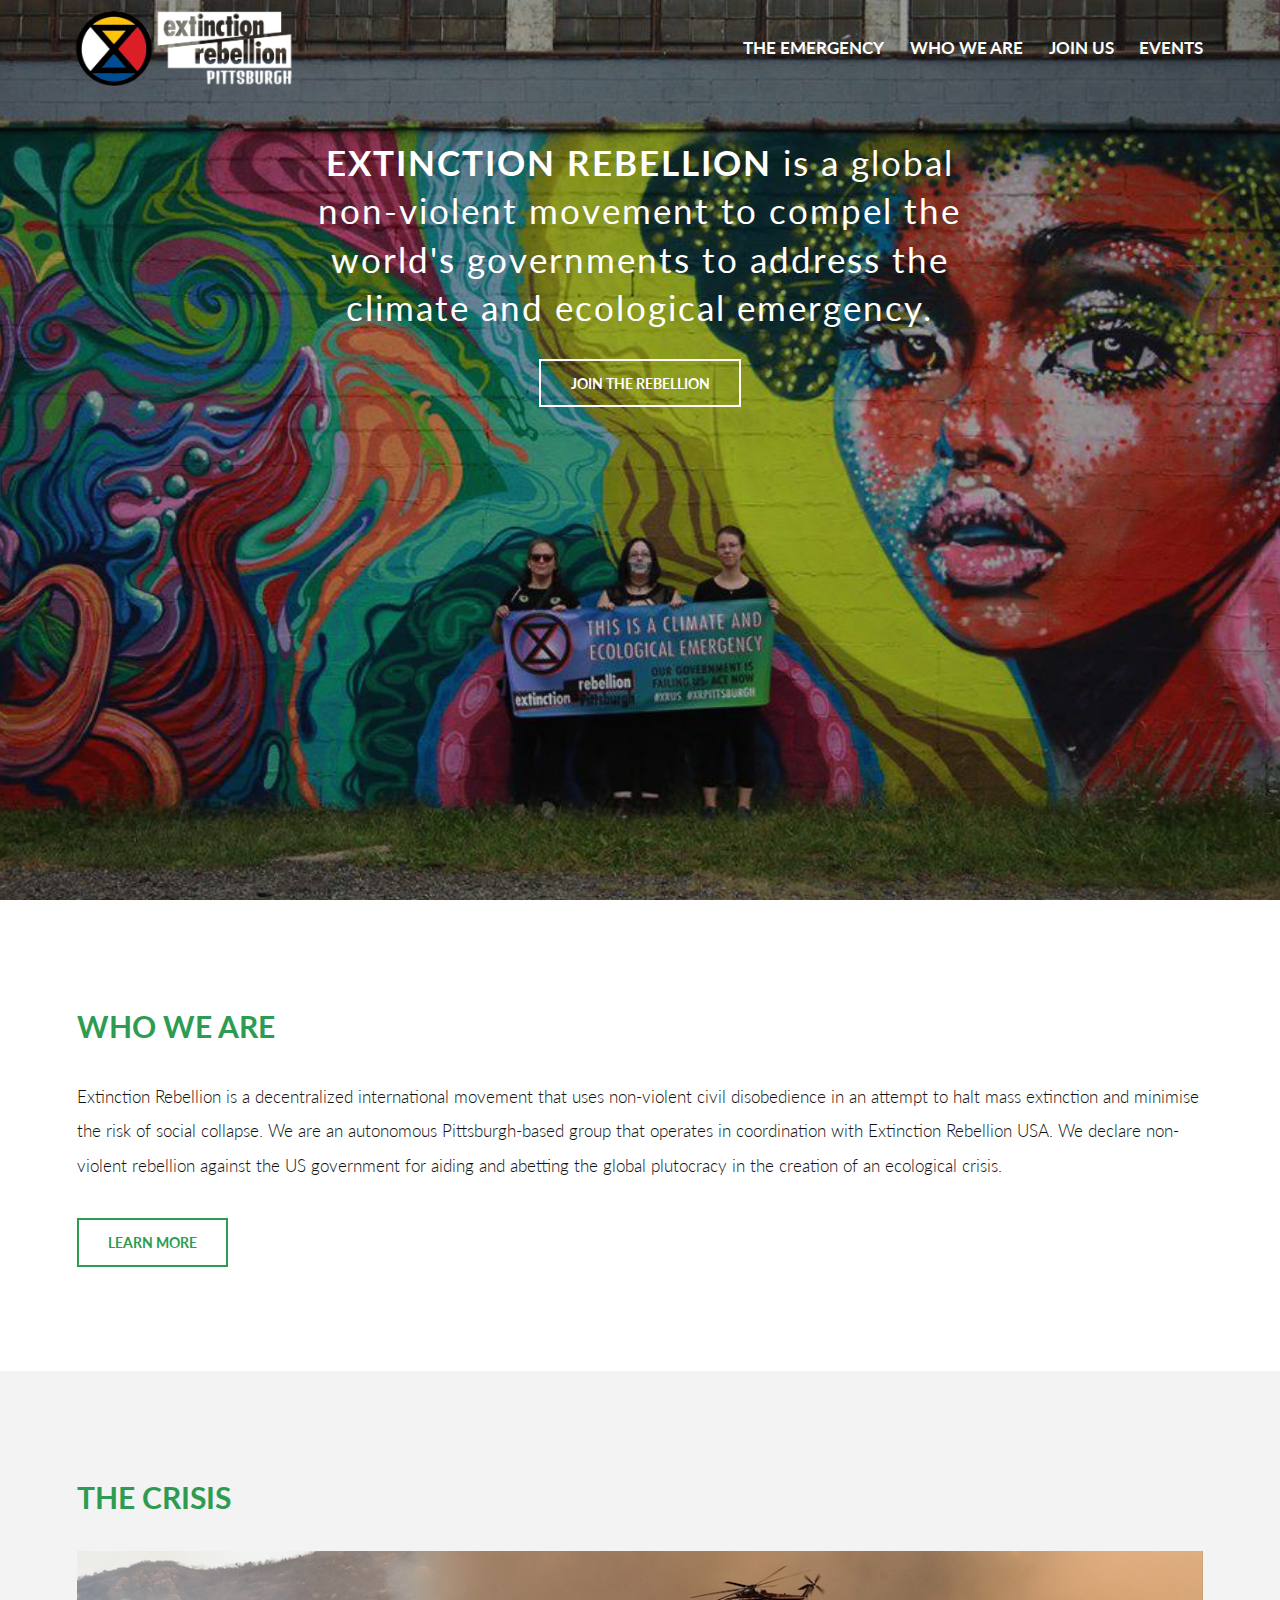
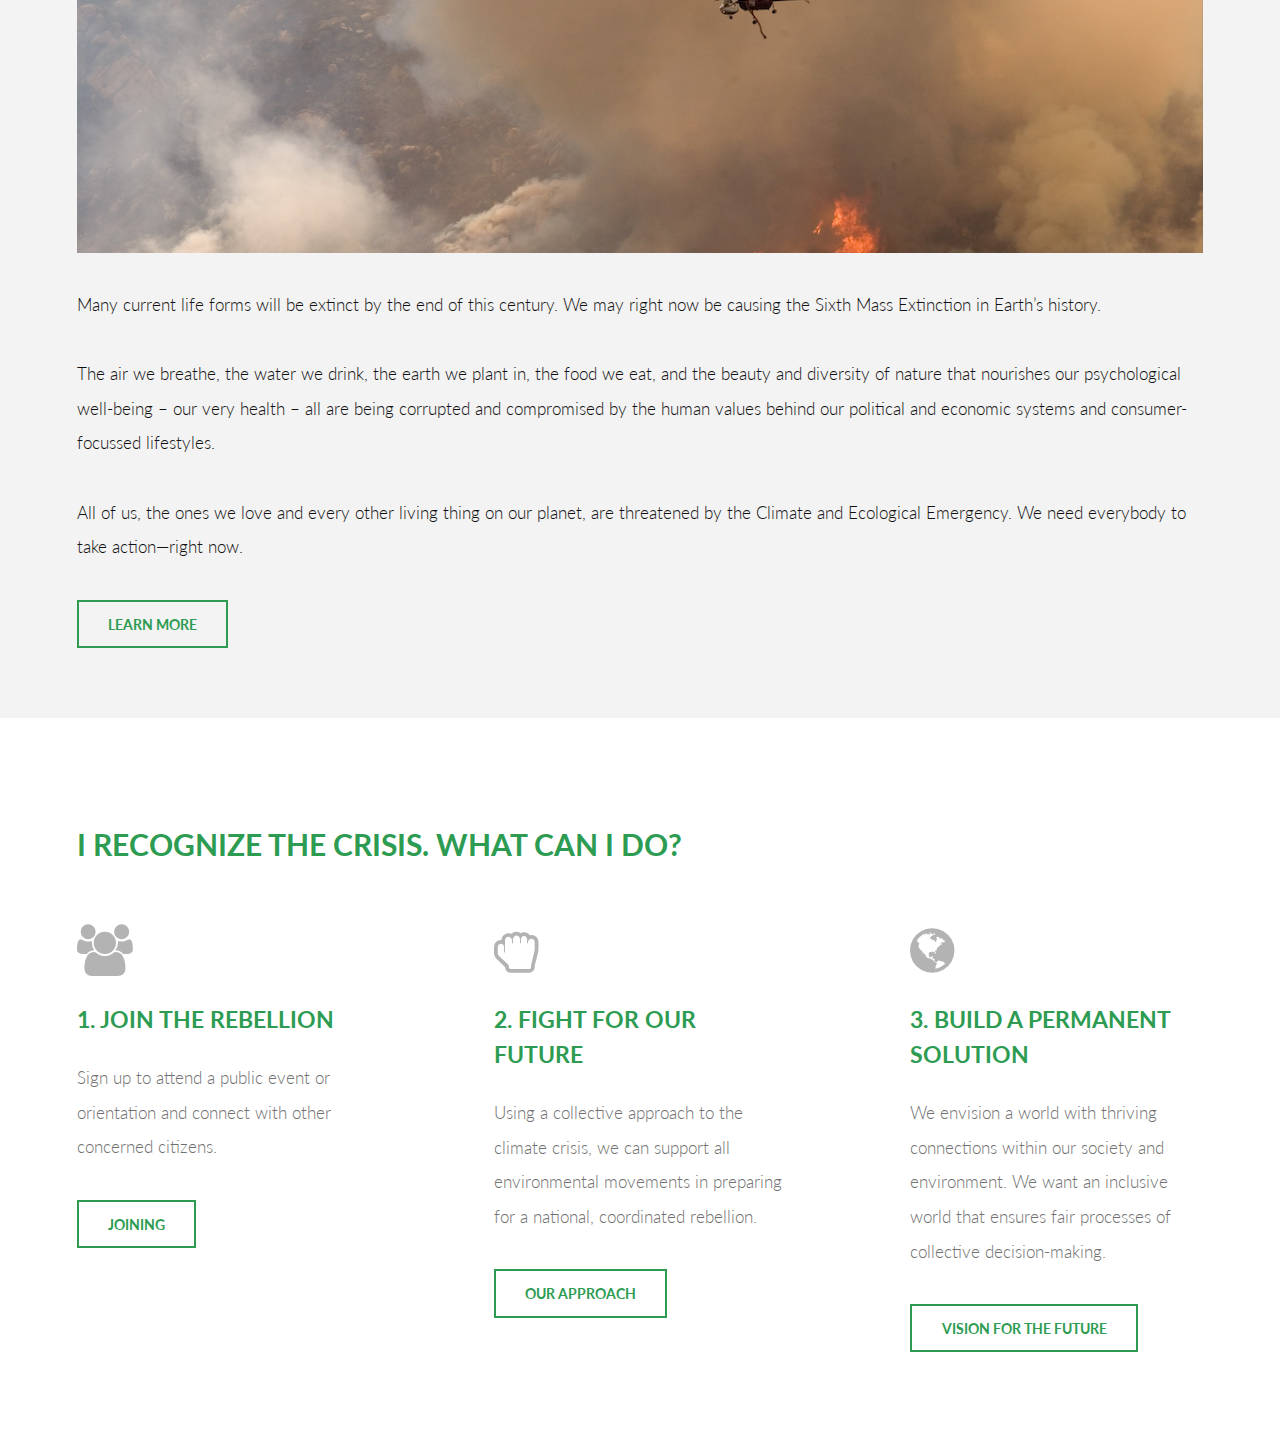
==== index.html @ f42f521d "first commit" ====
<!DOCTYPE HTML>
<html>
	<head>
		<title>XR Pittsburgh</title>
		<meta charset="utf-8" />
		<meta name="viewport" content="width=device-width, initial-scale=1, user-scalable=no" />
		<link rel="stylesheet" href="assets/css/main.css" />
	</head>
	<body>

		<!-- Header -->
			<header id="header">
				<div class="inner">
					<!-- <a href="index.html" class="logo">XR Pittsburgh</a> -->
					<a href="index.html" class="logo"><img src="./images/xrpgh-logo.png"></a>
					<nav id="nav">
						<a href="emergency.html">The emergency</a>
						<a href="about.html">Who we are</a>
						<a href="join.html">Join us</a>
						<a href="events.html">Events</a>
						<!-- <a href="elements.html">Press</a> -->
					</nav>
				</div>
			</header>
			<a href="#menu" class="navPanelToggle"><span class="fa fa-bars"></span></a>

		<!-- Banner -->
			<section id="banner">
				<div class="inner">
					<h1>EXTINCTION REBELLION <span>is a global non-violent movement to compel the world's governments to address the climate and ecological emergency.</span></h1>
					<br>
					<ul class="actions">
						<li><a href="join.html" class="button alt">Join the rebellion</a></li>
					</ul>
				</div>
			</section>

		<!-- One -->
			<section id="one">
				<div class="inner">
					<header>
						<h2>Who we are</h2>
					</header>
					<p>Extinction Rebellion is a decentralized international movement that uses non-violent civil disobedience in an attempt to halt mass extinction and minimise the risk of social collapse. We are an autonomous Pittsburgh-based group that operates in coordination with Extinction Rebellion USA. We declare non-violent rebellion against the US government for aiding and abetting the global plutocracy in the creation of an ecological crisis.</p>
					<ul class="actions">
						<li><a href="#" class="button alt">Learn More</a></li>
					</ul>
				</div>
			</section>

		<!-- Two -->
			<section id="two">
				<div class="inner">
					<div class="content">
						<header>
							<h2>The Crisis</h2>
						</header>
						<div class="image fit">
							<img src="images/crisis.jpg" alt="" />
						</div>
						<p>Many current life forms will be extinct by the end of this century. We may right now be causing the Sixth Mass Extinction in Earth’s history.</p>
						<p>The air we breathe, the water we drink, the earth we plant in, the food we eat, and the beauty and diversity of nature that nourishes our psychological well-being – our very health – all are being corrupted and compromised by the human values behind our political and economic systems and consumer-focussed lifestyles.</p>
						<p>All of us, the ones we love and every other living thing on our planet, are threatened by the Climate and Ecological Emergency. We need everybody to take action—right now.</p>
						<a href="emergency.html" class="button alt">Learn more</a>
					</div>
				</div>
			</section>

		<!-- Three -->
			<section id="three">
				<div class="inner">
					<header>
						<h2>I recognize the crisis. What can I do?</h2>				
					</header>
				</div>

				<div class="inner">
					<article>
						<div class="content">
							<span class="icon fa-group"></span>
							<header>
								<h3>1. Join the rebellion</h3>
							</header>
							<p>Sign up to attend a public event or orientation and connect with other concerned citizens.</p>
							<ul class="actions">
								<li><a href="#" class="button alt">Joining</a></li>
							</ul>
						</div>
					</article>
					<article>
						<div class="content">
							<span class="icon fa-hand-rock-o"></span>
							<header>
								<h3>2. Fight for our future</h3>
							</header>
							<p>Using a collective approach to the climate crisis, we can support all environmental movements in preparing for a national, coordinated rebellion.</p>
							<ul class="actions">
								<li><a href="about.html" class="button alt">Our approach</a></li>
							</ul>
						</div>
					</article>
					<article>
					<div class="content">
							<span class="icon fa-globe"></span>
							<header>
								<h3>3. Build a permanent solution</h3>
							</header>
							<p>We envision a world with thriving connections within our society and environment. We want an inclusive world that ensures fair processes of collective decision-making.</p>
							<ul class="actions">
								<li><a href="vision.html" class="button alt">Vision for the future</a></li>
							</ul>
						</div>
					</article>
				</div>
			</section>

		<!-- Footer -->
<!-- 			<section id="footer">
				<div class="inner">
					<header>
						<h2>Get in Touch</h2>
					</header>
					<form method="post" action="#">
						<div class="field half first">
							<label for="name">Name</label>
							<input type="text" name="name" id="name" />
						</div>
						<div class="field half">
							<label for="email">Email</label>
							<input type="text" name="email" id="email" />
						</div>
						<div class="field">
							<label for="message">Message</label>
							<textarea name="message" id="message" rows="6"></textarea>
						</div>
						<ul class="actions">
							<li><input type="submit" value="Send Message" class="alt" /></li>
						</ul>
					</form>
				</div>
			</section> -->

		<!-- Scripts -->
			<script src="assets/js/jquery.min.js"></script>
			<script src="assets/js/skel.min.js"></script>
			<script src="assets/js/util.js"></script>
			<script src="assets/js/main.js"></script>

	</body>
</html>
---- assets/css/main.css ----
@import url(font-awesome.min.css);
@import url("https://fonts.googleapis.com/css?family=Lato:300,400,700|Pacifico");

/*
	Introspect by TEMPLATED
	templated.co @templatedco
	Released for free under the Creative Commons Attribution 3.0 license (templated.co/license)
*/

/* Reset */

	html, body, div, span, applet, object, iframe, h1, h2, h3, h4, h5, h6, p, blockquote, pre, a, abbr, acronym, address, big, cite, code, del, dfn, em, img, ins, kbd, q, s, samp, small, strike, strong, sub, sup, tt, var, b, u, i, center, dl, dt, dd, ol, ul, li, fieldset, form, label, legend, table, caption, tbody, tfoot, thead, tr, th, td, article, aside, canvas, details, embed, figure, figcaption, footer, header, hgroup, menu, nav, output, ruby, section, summary, time, mark, audio, video {
		margin: 0;
		padding: 0;
		border: 0;
		font-size: 100%;
		font: inherit;
		vertical-align: baseline;
	}

	article, aside, details, figcaption, figure, footer, header, hgroup, menu, nav, section {
		display: block;
	}

	body {
		line-height: 1;
	}

	ol, ul {
		list-style: none;
	}

	blockquote, q {
		quotes: none;
	}

	blockquote span {
		font-style: normal;
	}

	blockquote:before, blockquote:after, q:before, q:after {
		content: '';
		content: none;
	}

	table {
		border-collapse: collapse;
		border-spacing: 0;
	}

	body {
		-webkit-text-size-adjust: none;
	}

/* Box Model */

	*, *:before, *:after {
		-moz-box-sizing: border-box;
		-webkit-box-sizing: border-box;
		box-sizing: border-box;
	}

/* Containers */

	.container {
		margin-left: auto;
		margin-right: auto;
	}

	.container.\31 25\25 {
		width: 100%;
		max-width: 100em;
		min-width: 80em;
	}

	.container.\37 5\25 {
		width: 60em;
	}

	.container.\35 0\25 {
		width: 40em;
	}

	.container.\32 5\25 {
		width: 20em;
	}

	.container {
		width: 80em;
	}

	@media screen and (max-width: 1680px) {

		.container.\31 25\25 {
			width: 100%;
			max-width: 100em;
			min-width: 80em;
		}

		.container.\37 5\25 {
			width: 60em;
		}

		.container.\35 0\25 {
			width: 40em;
		}

		.container.\32 5\25 {
			width: 20em;
		}

		.container {
			width: 80em;
		}

	}

	@media screen and (max-width: 1280px) {

		.container.\31 25\25 {
			width: 100%;
			max-width: 81.25em;
			min-width: 65em;
		}

		.container.\37 5\25 {
			width: 48.75em;
		}

		.container.\35 0\25 {
			width: 32.5em;
		}

		.container.\32 5\25 {
			width: 16.25em;
		}

		.container {
			width: 65em;
		}

	}

	@media screen and (max-width: 980px) {

		.container.\31 25\25 {
			width: 100%;
			max-width: 112.5%;
			min-width: 90%;
		}

		.container.\37 5\25 {
			width: 67.5%;
		}

		.container.\35 0\25 {
			width: 45%;
		}

		.container.\32 5\25 {
			width: 22.5%;
		}

		.container {
			width: 90%;
		}

	}

	@media screen and (max-width: 736px) {

		.container.\31 25\25 {
			width: 100%;
			max-width: 112.5%;
			min-width: 90%;
		}

		.container.\37 5\25 {
			width: 67.5%;
		}

		.container.\35 0\25 {
			width: 45%;
		}

		.container.\32 5\25 {
			width: 22.5%;
		}

		.container {
			width: 90% !important;
		}

	}

	@media screen and (max-width: 480px) {

		.container.\31 25\25 {
			width: 100%;
			max-width: 112.5%;
			min-width: 90%;
		}

		.container.\37 5\25 {
			width: 67.5%;
		}

		.container.\35 0\25 {
			width: 45%;
		}

		.container.\32 5\25 {
			width: 22.5%;
		}

		.container {
			width: 90% !important;
		}

	}

/* Grid */

	.row {
		border-bottom: solid 1px transparent;
		-moz-box-sizing: border-box;
		-webkit-box-sizing: border-box;
		box-sizing: border-box;
	}

	.row > * {
		float: left;
		-moz-box-sizing: border-box;
		-webkit-box-sizing: border-box;
		box-sizing: border-box;
	}

	.row:after, .row:before {
		content: '';
		display: block;
		clear: both;
		height: 0;
	}

	.row.uniform > * > :first-child {
		margin-top: 0;
	}

	.row.uniform > * > :last-child {
		margin-bottom: 0;
	}

	.row.\30 \25 > * {
		padding: 0 0 0 0em;
	}

	.row.\30 \25 {
		margin: 0 0 -1px 0em;
	}

	.row.uniform.\30 \25 > * {
		padding: 0em 0 0 0em;
	}

	.row.uniform.\30 \25 {
		margin: 0em 0 -1px 0em;
	}

	.row > * {
		padding: 0 0 0 2em;
	}

	.row {
		margin: 0 0 -1px -2em;
	}

	.row.uniform > * {
		padding: 2em 0 0 2em;
	}

	.row.uniform {
		margin: -2em 0 -1px -2em;
	}

	.row.\32 00\25 > * {
		padding: 0 0 0 4em;
	}

	.row.\32 00\25 {
		margin: 0 0 -1px -4em;
	}

	.row.uniform.\32 00\25 > * {
		padding: 4em 0 0 4em;
	}

	.row.uniform.\32 00\25 {
		margin: -4em 0 -1px -4em;
	}

	.row.\31 50\25 > * {
		padding: 0 0 0 3em;
	}

	.row.\31 50\25 {
		margin: 0 0 -1px -3em;
	}

	.row.uniform.\31 50\25 > * {
		padding: 3em 0 0 3em;
	}

	.row.uniform.\31 50\25 {
		margin: -3em 0 -1px -3em;
	}

	.row.\35 0\25 > * {
		padding: 0 0 0 1em;
	}

	.row.\35 0\25 {
		margin: 0 0 -1px -1em;
	}

	.row.uniform.\35 0\25 > * {
		padding: 1em 0 0 1em;
	}

	.row.uniform.\35 0\25 {
		margin: -1em 0 -1px -1em;
	}

	.row.\32 5\25 > * {
		padding: 0 0 0 0.5em;
	}

	.row.\32 5\25 {
		margin: 0 0 -1px -0.5em;
	}

	.row.uniform.\32 5\25 > * {
		padding: 0.5em 0 0 0.5em;
	}

	.row.uniform.\32 5\25 {
		margin: -0.5em 0 -1px -0.5em;
	}

	.\31 2u, .\31 2u\24 {
		width: 100%;
		clear: none;
		margin-left: 0;
	}

	.\31 1u, .\31 1u\24 {
		width: 91.6666666667%;
		clear: none;
		margin-left: 0;
	}

	.\31 0u, .\31 0u\24 {
		width: 83.3333333333%;
		clear: none;
		margin-left: 0;
	}

	.\39 u, .\39 u\24 {
		width: 75%;
		clear: none;
		margin-left: 0;
	}

	.\38 u, .\38 u\24 {
		width: 66.6666666667%;
		clear: none;
		margin-left: 0;
	}

	.\37 u, .\37 u\24 {
		width: 58.3333333333%;
		clear: none;
		margin-left: 0;
	}

	.\36 u, .\36 u\24 {
		width: 50%;
		clear: none;
		margin-left: 0;
	}

	.\35 u, .\35 u\24 {
		width: 41.6666666667%;
		clear: none;
		margin-left: 0;
	}

	.\34 u, .\34 u\24 {
		width: 33.3333333333%;
		clear: none;
		margin-left: 0;
	}

	.\33 u, .\33 u\24 {
		width: 25%;
		clear: none;
		margin-left: 0;
	}

	.\32 u, .\32 u\24 {
		width: 16.6666666667%;
		clear: none;
		margin-left: 0;
	}

	.\31 u, .\31 u\24 {
		width: 8.3333333333%;
		clear: none;
		margin-left: 0;
	}

	.\31 2u\24 + *,
	.\31 1u\24 + *,
	.\31 0u\24 + *,
	.\39 u\24 + *,
	.\38 u\24 + *,
	.\37 u\24 + *,
	.\36 u\24 + *,
	.\35 u\24 + *,
	.\34 u\24 + *,
	.\33 u\24 + *,
	.\32 u\24 + *,
	.\31 u\24 + * {
		clear: left;
	}

	.\-11u {
		margin-left: 91.66667%;
	}

	.\-10u {
		margin-left: 83.33333%;
	}

	.\-9u {
		margin-left: 75%;
	}

	.\-8u {
		margin-left: 66.66667%;
	}

	.\-7u {
		margin-left: 58.33333%;
	}

	.\-6u {
		margin-left: 50%;
	}

	.\-5u {
		margin-left: 41.66667%;
	}

	.\-4u {
		margin-left: 33.33333%;
	}

	.\-3u {
		margin-left: 25%;
	}

	.\-2u {
		margin-left: 16.66667%;
	}

	.\-1u {
		margin-left: 8.33333%;
	}

	@media screen and (max-width: 1680px) {

		.row > * {
			padding: 0 0 0 2em;
		}

		.row {
			margin: 0 0 -1px -2em;
		}

		.row.uniform > * {
			padding: 2em 0 0 2em;
		}

		.row.uniform {
			margin: -2em 0 -1px -2em;
		}

		.row.\32 00\25 > * {
			padding: 0 0 0 4em;
		}

		.row.\32 00\25 {
			margin: 0 0 -1px -4em;
		}

		.row.uniform.\32 00\25 > * {
			padding: 4em 0 0 4em;
		}

		.row.uniform.\32 00\25 {
			margin: -4em 0 -1px -4em;
		}

		.row.\31 50\25 > * {
			padding: 0 0 0 3em;
		}

		.row.\31 50\25 {
			margin: 0 0 -1px -3em;
		}

		.row.uniform.\31 50\25 > * {
			padding: 3em 0 0 3em;
		}

		.row.uniform.\31 50\25 {
			margin: -3em 0 -1px -3em;
		}

		.row.\35 0\25 > * {
			padding: 0 0 0 1em;
		}

		.row.\35 0\25 {
			margin: 0 0 -1px -1em;
		}

		.row.uniform.\35 0\25 > * {
			padding: 1em 0 0 1em;
		}

		.row.uniform.\35 0\25 {
			margin: -1em 0 -1px -1em;
		}

		.row.\32 5\25 > * {
			padding: 0 0 0 0.5em;
		}

		.row.\32 5\25 {
			margin: 0 0 -1px -0.5em;
		}

		.row.uniform.\32 5\25 > * {
			padding: 0.5em 0 0 0.5em;
		}

		.row.uniform.\32 5\25 {
			margin: -0.5em 0 -1px -0.5em;
		}

		.\31 2u\28xlarge\29, .\31 2u\24\28xlarge\29 {
			width: 100%;
			clear: none;
			margin-left: 0;
		}

		.\31 1u\28xlarge\29, .\31 1u\24\28xlarge\29 {
			width: 91.6666666667%;
			clear: none;
			margin-left: 0;
		}

		.\31 0u\28xlarge\29, .\31 0u\24\28xlarge\29 {
			width: 83.3333333333%;
			clear: none;
			margin-left: 0;
		}

		.\39 u\28xlarge\29, .\39 u\24\28xlarge\29 {
			width: 75%;
			clear: none;
			margin-left: 0;
		}

		.\38 u\28xlarge\29, .\38 u\24\28xlarge\29 {
			width: 66.6666666667%;
			clear: none;
			margin-left: 0;
		}

		.\37 u\28xlarge\29, .\37 u\24\28xlarge\29 {
			width: 58.3333333333%;
			clear: none;
			margin-left: 0;
		}

		.\36 u\28xlarge\29, .\36 u\24\28xlarge\29 {
			width: 50%;
			clear: none;
			margin-left: 0;
		}

		.\35 u\28xlarge\29, .\35 u\24\28xlarge\29 {
			width: 41.6666666667%;
			clear: none;
			margin-left: 0;
		}

		.\34 u\28xlarge\29, .\34 u\24\28xlarge\29 {
			width: 33.3333333333%;
			clear: none;
			margin-left: 0;
		}

		.\33 u\28xlarge\29, .\33 u\24\28xlarge\29 {
			width: 25%;
			clear: none;
			margin-left: 0;
		}

		.\32 u\28xlarge\29, .\32 u\24\28xlarge\29 {
			width: 16.6666666667%;
			clear: none;
			margin-left: 0;
		}

		.\31 u\28xlarge\29, .\31 u\24\28xlarge\29 {
			width: 8.3333333333%;
			clear: none;
			margin-left: 0;
		}

		.\31 2u\24\28xlarge\29 + *,
		.\31 1u\24\28xlarge\29 + *,
		.\31 0u\24\28xlarge\29 + *,
		.\39 u\24\28xlarge\29 + *,
		.\38 u\24\28xlarge\29 + *,
		.\37 u\24\28xlarge\29 + *,
		.\36 u\24\28xlarge\29 + *,
		.\35 u\24\28xlarge\29 + *,
		.\34 u\24\28xlarge\29 + *,
		.\33 u\24\28xlarge\29 + *,
		.\32 u\24\28xlarge\29 + *,
		.\31 u\24\28xlarge\29 + * {
			clear: left;
		}

		.\-11u\28xlarge\29 {
			margin-left: 91.66667%;
		}

		.\-10u\28xlarge\29 {
			margin-left: 83.33333%;
		}

		.\-9u\28xlarge\29 {
			margin-left: 75%;
		}

		.\-8u\28xlarge\29 {
			margin-left: 66.66667%;
		}

		.\-7u\28xlarge\29 {
			margin-left: 58.33333%;
		}

		.\-6u\28xlarge\29 {
			margin-left: 50%;
		}

		.\-5u\28xlarge\29 {
			margin-left: 41.66667%;
		}

		.\-4u\28xlarge\29 {
			margin-left: 33.33333%;
		}

		.\-3u\28xlarge\29 {
			margin-left: 25%;
		}

		.\-2u\28xlarge\29 {
			margin-left: 16.66667%;
		}

		.\-1u\28xlarge\29 {
			margin-left: 8.33333%;
		}

	}

	@media screen and (max-width: 1280px) {

		.row > * {
			padding: 0 0 0 1.5em;
		}

		.row {
			margin: 0 0 -1px -1.5em;
		}

		.row.uniform > * {
			padding: 1.5em 0 0 1.5em;
		}

		.row.uniform {
			margin: -1.5em 0 -1px -1.5em;
		}

		.row.\32 00\25 > * {
			padding: 0 0 0 3em;
		}

		.row.\32 00\25 {
			margin: 0 0 -1px -3em;
		}

		.row.uniform.\32 00\25 > * {
			padding: 3em 0 0 3em;
		}

		.row.uniform.\32 00\25 {
			margin: -3em 0 -1px -3em;
		}

		.row.\31 50\25 > * {
			padding: 0 0 0 2.25em;
		}

		.row.\31 50\25 {
			margin: 0 0 -1px -2.25em;
		}

		.row.uniform.\31 50\25 > * {
			padding: 2.25em 0 0 2.25em;
		}

		.row.uniform.\31 50\25 {
			margin: -2.25em 0 -1px -2.25em;
		}

		.row.\35 0\25 > * {
			padding: 0 0 0 0.75em;
		}

		.row.\35 0\25 {
			margin: 0 0 -1px -0.75em;
		}

		.row.uniform.\35 0\25 > * {
			padding: 0.75em 0 0 0.75em;
		}

		.row.uniform.\35 0\25 {
			margin: -0.75em 0 -1px -0.75em;
		}

		.row.\32 5\25 > * {
			padding: 0 0 0 0.375em;
		}

		.row.\32 5\25 {
			margin: 0 0 -1px -0.375em;
		}

		.row.uniform.\32 5\25 > * {
			padding: 0.375em 0 0 0.375em;
		}

		.row.uniform.\32 5\25 {
			margin: -0.375em 0 -1px -0.375em;
		}

		.\31 2u\28large\29, .\31 2u\24\28large\29 {
			width: 100%;
			clear: none;
			margin-left: 0;
		}

		.\31 1u\28large\29, .\31 1u\24\28large\29 {
			width: 91.6666666667%;
			clear: none;
			margin-left: 0;
		}

		.\31 0u\28large\29, .\31 0u\24\28large\29 {
			width: 83.3333333333%;
			clear: none;
			margin-left: 0;
		}

		.\39 u\28large\29, .\39 u\24\28large\29 {
			width: 75%;
			clear: none;
			margin-left: 0;
		}

		.\38 u\28large\29, .\38 u\24\28large\29 {
			width: 66.6666666667%;
			clear: none;
			margin-left: 0;
		}

		.\37 u\28large\29, .\37 u\24\28large\29 {
			width: 58.3333333333%;
			clear: none;
			margin-left: 0;
		}

		.\36 u\28large\29, .\36 u\24\28large\29 {
			width: 50%;
			clear: none;
			margin-left: 0;
		}

		.\35 u\28large\29, .\35 u\24\28large\29 {
			width: 41.6666666667%;
			clear: none;
			margin-left: 0;
		}

		.\34 u\28large\29, .\34 u\24\28large\29 {
			width: 33.3333333333%;
			clear: none;
			margin-left: 0;
		}

		.\33 u\28large\29, .\33 u\24\28large\29 {
			width: 25%;
			clear: none;
			margin-left: 0;
		}

		.\32 u\28large\29, .\32 u\24\28large\29 {
			width: 16.6666666667%;
			clear: none;
			margin-left: 0;
		}

		.\31 u\28large\29, .\31 u\24\28large\29 {
			width: 8.3333333333%;
			clear: none;
			margin-left: 0;
		}

		.\31 2u\24\28large\29 + *,
		.\31 1u\24\28large\29 + *,
		.\31 0u\24\28large\29 + *,
		.\39 u\24\28large\29 + *,
		.\38 u\24\28large\29 + *,
		.\37 u\24\28large\29 + *,
		.\36 u\24\28large\29 + *,
		.\35 u\24\28large\29 + *,
		.\34 u\24\28large\29 + *,
		.\33 u\24\28large\29 + *,
		.\32 u\24\28large\29 + *,
		.\31 u\24\28large\29 + * {
			clear: left;
		}

		.\-11u\28large\29 {
			margin-left: 91.66667%;
		}

		.\-10u\28large\29 {
			margin-left: 83.33333%;
		}

		.\-9u\28large\29 {
			margin-left: 75%;
		}

		.\-8u\28large\29 {
			margin-left: 66.66667%;
		}

		.\-7u\28large\29 {
			margin-left: 58.33333%;
		}

		.\-6u\28large\29 {
			margin-left: 50%;
		}

		.\-5u\28large\29 {
			margin-left: 41.66667%;
		}

		.\-4u\28large\29 {
			margin-left: 33.33333%;
		}

		.\-3u\28large\29 {
			margin-left: 25%;
		}

		.\-2u\28large\29 {
			margin-left: 16.66667%;
		}

		.\-1u\28large\29 {
			margin-left: 8.33333%;
		}

	}

	@media screen and (max-width: 980px) {

		.row > * {
			padding: 0 0 0 1.5em;
		}

		.row {
			margin: 0 0 -1px -1.5em;
		}

		.row.uniform > * {
			padding: 1.5em 0 0 1.5em;
		}

		.row.uniform {
			margin: -1.5em 0 -1px -1.5em;
		}

		.row.\32 00\25 > * {
			padding: 0 0 0 3em;
		}

		.row.\32 00\25 {
			margin: 0 0 -1px -3em;
		}

		.row.uniform.\32 00\25 > * {
			padding: 3em 0 0 3em;
		}

		.row.uniform.\32 00\25 {
			margin: -3em 0 -1px -3em;
		}

		.row.\31 50\25 > * {
			padding: 0 0 0 2.25em;
		}

		.row.\31 50\25 {
			margin: 0 0 -1px -2.25em;
		}

		.row.uniform.\31 50\25 > * {
			padding: 2.25em 0 0 2.25em;
		}

		.row.uniform.\31 50\25 {
			margin: -2.25em 0 -1px -2.25em;
		}

		.row.\35 0\25 > * {
			padding: 0 0 0 0.75em;
		}

		.row.\35 0\25 {
			margin: 0 0 -1px -0.75em;
		}

		.row.uniform.\35 0\25 > * {
			padding: 0.75em 0 0 0.75em;
		}

		.row.uniform.\35 0\25 {
			margin: -0.75em 0 -1px -0.75em;
		}

		.row.\32 5\25 > * {
			padding: 0 0 0 0.375em;
		}

		.row.\32 5\25 {
			margin: 0 0 -1px -0.375em;
		}

		.row.uniform.\32 5\25 > * {
			padding: 0.375em 0 0 0.375em;
		}

		.row.uniform.\32 5\25 {
			margin: -0.375em 0 -1px -0.375em;
		}

		.\31 2u\28medium\29, .\31 2u\24\28medium\29 {
			width: 100%;
			clear: none;
			margin-left: 0;
		}

		.\31 1u\28medium\29, .\31 1u\24\28medium\29 {
			width: 91.6666666667%;
			clear: none;
			margin-left: 0;
		}

		.\31 0u\28medium\29, .\31 0u\24\28medium\29 {
			width: 83.3333333333%;
			clear: none;
			margin-left: 0;
		}

		.\39 u\28medium\29, .\39 u\24\28medium\29 {
			width: 75%;
			clear: none;
			margin-left: 0;
		}

		.\38 u\28medium\29, .\38 u\24\28medium\29 {
			width: 66.6666666667%;
			clear: none;
			margin-left: 0;
		}

		.\37 u\28medium\29, .\37 u\24\28medium\29 {
			width: 58.3333333333%;
			clear: none;
			margin-left: 0;
		}

		.\36 u\28medium\29, .\36 u\24\28medium\29 {
			width: 50%;
			clear: none;
			margin-left: 0;
		}

		.\35 u\28medium\29, .\35 u\24\28medium\29 {
			width: 41.6666666667%;
			clear: none;
			margin-left: 0;
		}

		.\34 u\28medium\29, .\34 u\24\28medium\29 {
			width: 33.3333333333%;
			clear: none;
			margin-left: 0;
		}

		.\33 u\28medium\29, .\33 u\24\28medium\29 {
			width: 25%;
			clear: none;
			margin-left: 0;
		}

		.\32 u\28medium\29, .\32 u\24\28medium\29 {
			width: 16.6666666667%;
			clear: none;
			margin-left: 0;
		}

		.\31 u\28medium\29, .\31 u\24\28medium\29 {
			width: 8.3333333333%;
			clear: none;
			margin-left: 0;
		}

		.\31 2u\24\28medium\29 + *,
		.\31 1u\24\28medium\29 + *,
		.\31 0u\24\28medium\29 + *,
		.\39 u\24\28medium\29 + *,
		.\38 u\24\28medium\29 + *,
		.\37 u\24\28medium\29 + *,
		.\36 u\24\28medium\29 + *,
		.\35 u\24\28medium\29 + *,
		.\34 u\24\28medium\29 + *,
		.\33 u\24\28medium\29 + *,
		.\32 u\24\28medium\29 + *,
		.\31 u\24\28medium\29 + * {
			clear: left;
		}

		.\-11u\28medium\29 {
			margin-left: 91.66667%;
		}

		.\-10u\28medium\29 {
			margin-left: 83.33333%;
		}

		.\-9u\28medium\29 {
			margin-left: 75%;
		}

		.\-8u\28medium\29 {
			margin-left: 66.66667%;
		}

		.\-7u\28medium\29 {
			margin-left: 58.33333%;
		}

		.\-6u\28medium\29 {
			margin-left: 50%;
		}

		.\-5u\28medium\29 {
			margin-left: 41.66667%;
		}

		.\-4u\28medium\29 {
			margin-left: 33.33333%;
		}

		.\-3u\28medium\29 {
			margin-left: 25%;
		}

		.\-2u\28medium\29 {
			margin-left: 16.66667%;
		}

		.\-1u\28medium\29 {
			margin-left: 8.33333%;
		}

	}

	@media screen and (max-width: 736px) {

		.row > * {
			padding: 0 0 0 1.25em;
		}

		.row {
			margin: 0 0 -1px -1.25em;
		}

		.row.uniform > * {
			padding: 1.25em 0 0 1.25em;
		}

		.row.uniform {
			margin: -1.25em 0 -1px -1.25em;
		}

		.row.\32 00\25 > * {
			padding: 0 0 0 2.5em;
		}

		.row.\32 00\25 {
			margin: 0 0 -1px -2.5em;
		}

		.row.uniform.\32 00\25 > * {
			padding: 2.5em 0 0 2.5em;
		}

		.row.uniform.\32 00\25 {
			margin: -2.5em 0 -1px -2.5em;
		}

		.row.\31 50\25 > * {
			padding: 0 0 0 1.875em;
		}

		.row.\31 50\25 {
			margin: 0 0 -1px -1.875em;
		}

		.row.uniform.\31 50\25 > * {
			padding: 1.875em 0 0 1.875em;
		}

		.row.uniform.\31 50\25 {
			margin: -1.875em 0 -1px -1.875em;
		}

		.row.\35 0\25 > * {
			padding: 0 0 0 0.625em;
		}

		.row.\35 0\25 {
			margin: 0 0 -1px -0.625em;
		}

		.row.uniform.\35 0\25 > * {
			padding: 0.625em 0 0 0.625em;
		}

		.row.uniform.\35 0\25 {
			margin: -0.625em 0 -1px -0.625em;
		}

		.row.\32 5\25 > * {
			padding: 0 0 0 0.3125em;
		}

		.row.\32 5\25 {
			margin: 0 0 -1px -0.3125em;
		}

		.row.uniform.\32 5\25 > * {
			padding: 0.3125em 0 0 0.3125em;
		}

		.row.uniform.\32 5\25 {
			margin: -0.3125em 0 -1px -0.3125em;
		}

		.\31 2u\28small\29, .\31 2u\24\28small\29 {
			width: 100%;
			clear: none;
			margin-left: 0;
		}

		.\31 1u\28small\29, .\31 1u\24\28small\29 {
			width: 91.6666666667%;
			clear: none;
			margin-left: 0;
		}

		.\31 0u\28small\29, .\31 0u\24\28small\29 {
			width: 83.3333333333%;
			clear: none;
			margin-left: 0;
		}

		.\39 u\28small\29, .\39 u\24\28small\29 {
			width: 75%;
			clear: none;
			margin-left: 0;
		}

		.\38 u\28small\29, .\38 u\24\28small\29 {
			width: 66.6666666667%;
			clear: none;
			margin-left: 0;
		}

		.\37 u\28small\29, .\37 u\24\28small\29 {
			width: 58.3333333333%;
			clear: none;
			margin-left: 0;
		}

		.\36 u\28small\29, .\36 u\24\28small\29 {
			width: 50%;
			clear: none;
			margin-left: 0;
		}

		.\35 u\28small\29, .\35 u\24\28small\29 {
			width: 41.6666666667%;
			clear: none;
			margin-left: 0;
		}

		.\34 u\28small\29, .\34 u\24\28small\29 {
			width: 33.3333333333%;
			clear: none;
			margin-left: 0;
		}

		.\33 u\28small\29, .\33 u\24\28small\29 {
			width: 25%;
			clear: none;
			margin-left: 0;
		}

		.\32 u\28small\29, .\32 u\24\28small\29 {
			width: 16.6666666667%;
			clear: none;
			margin-left: 0;
		}

		.\31 u\28small\29, .\31 u\24\28small\29 {
			width: 8.3333333333%;
			clear: none;
			margin-left: 0;
		}

		.\31 2u\24\28small\29 + *,
		.\31 1u\24\28small\29 + *,
		.\31 0u\24\28small\29 + *,
		.\39 u\24\28small\29 + *,
		.\38 u\24\28small\29 + *,
		.\37 u\24\28small\29 + *,
		.\36 u\24\28small\29 + *,
		.\35 u\24\28small\29 + *,
		.\34 u\24\28small\29 + *,
		.\33 u\24\28small\29 + *,
		.\32 u\24\28small\29 + *,
		.\31 u\24\28small\29 + * {
			clear: left;
		}

		.\-11u\28small\29 {
			margin-left: 91.66667%;
		}

		.\-10u\28small\29 {
			margin-left: 83.33333%;
		}

		.\-9u\28small\29 {
			margin-left: 75%;
		}

		.\-8u\28small\29 {
			margin-left: 66.66667%;
		}

		.\-7u\28small\29 {
			margin-left: 58.33333%;
		}

		.\-6u\28small\29 {
			margin-left: 50%;
		}

		.\-5u\28small\29 {
			margin-left: 41.66667%;
		}

		.\-4u\28small\29 {
			margin-left: 33.33333%;
		}

		.\-3u\28small\29 {
			margin-left: 25%;
		}

		.\-2u\28small\29 {
			margin-left: 16.66667%;
		}

		.\-1u\28small\29 {
			margin-left: 8.33333%;
		}

	}

	@media screen and (max-width: 480px) {

		.row > * {
			padding: 0 0 0 1.25em;
		}

		.row {
			margin: 0 0 -1px -1.25em;
		}

		.row.uniform > * {
			padding: 1.25em 0 0 1.25em;
		}

		.row.uniform {
			margin: -1.25em 0 -1px -1.25em;
		}

		.row.\32 00\25 > * {
			padding: 0 0 0 2.5em;
		}

		.row.\32 00\25 {
			margin: 0 0 -1px -2.5em;
		}

		.row.uniform.\32 00\25 > * {
			padding: 2.5em 0 0 2.5em;
		}

		.row.uniform.\32 00\25 {
			margin: -2.5em 0 -1px -2.5em;
		}

		.row.\31 50\25 > * {
			padding: 0 0 0 1.875em;
		}

		.row.\31 50\25 {
			margin: 0 0 -1px -1.875em;
		}

		.row.uniform.\31 50\25 > * {
			padding: 1.875em 0 0 1.875em;
		}

		.row.uniform.\31 50\25 {
			margin: -1.875em 0 -1px -1.875em;
		}

		.row.\35 0\25 > * {
			padding: 0 0 0 0.625em;
		}

		.row.\35 0\25 {
			margin: 0 0 -1px -0.625em;
		}

		.row.uniform.\35 0\25 > * {
			padding: 0.625em 0 0 0.625em;
		}

		.row.uniform.\35 0\25 {
			margin: -0.625em 0 -1px -0.625em;
		}

		.row.\32 5\25 > * {
			padding: 0 0 0 0.3125em;
		}

		.row.\32 5\25 {
			margin: 0 0 -1px -0.3125em;
		}

		.row.uniform.\32 5\25 > * {
			padding: 0.3125em 0 0 0.3125em;
		}

		.row.uniform.\32 5\25 {
			margin: -0.3125em 0 -1px -0.3125em;
		}

		.\31 2u\28xsmall\29, .\31 2u\24\28xsmall\29 {
			width: 100%;
			clear: none;
			margin-left: 0;
		}

		.\31 1u\28xsmall\29, .\31 1u\24\28xsmall\29 {
			width: 91.6666666667%;
			clear: none;
			margin-left: 0;
		}

		.\31 0u\28xsmall\29, .\31 0u\24\28xsmall\29 {
			width: 83.3333333333%;
			clear: none;
			margin-left: 0;
		}

		.\39 u\28xsmall\29, .\39 u\24\28xsmall\29 {
			width: 75%;
			clear: none;
			margin-left: 0;
		}

		.\38 u\28xsmall\29, .\38 u\24\28xsmall\29 {
			width: 66.6666666667%;
			clear: none;
			margin-left: 0;
		}

		.\37 u\28xsmall\29, .\37 u\24\28xsmall\29 {
			width: 58.3333333333%;
			clear: none;
			margin-left: 0;
		}

		.\36 u\28xsmall\29, .\36 u\24\28xsmall\29 {
			width: 50%;
			clear: none;
			margin-left: 0;
		}

		.\35 u\28xsmall\29, .\35 u\24\28xsmall\29 {
			width: 41.6666666667%;
			clear: none;
			margin-left: 0;
		}

		.\34 u\28xsmall\29, .\34 u\24\28xsmall\29 {
			width: 33.3333333333%;
			clear: none;
			margin-left: 0;
		}

		.\33 u\28xsmall\29, .\33 u\24\28xsmall\29 {
			width: 25%;
			clear: none;
			margin-left: 0;
		}

		.\32 u\28xsmall\29, .\32 u\24\28xsmall\29 {
			width: 16.6666666667%;
			clear: none;
			margin-left: 0;
		}

		.\31 u\28xsmall\29, .\31 u\24\28xsmall\29 {
			width: 8.3333333333%;
			clear: none;
			margin-left: 0;
		}

		.\31 2u\24\28xsmall\29 + *,
		.\31 1u\24\28xsmall\29 + *,
		.\31 0u\24\28xsmall\29 + *,
		.\39 u\24\28xsmall\29 + *,
		.\38 u\24\28xsmall\29 + *,
		.\37 u\24\28xsmall\29 + *,
		.\36 u\24\28xsmall\29 + *,
		.\35 u\24\28xsmall\29 + *,
		.\34 u\24\28xsmall\29 + *,
		.\33 u\24\28xsmall\29 + *,
		.\32 u\24\28xsmall\29 + *,
		.\31 u\24\28xsmall\29 + * {
			clear: left;
		}

		.\-11u\28xsmall\29 {
			margin-left: 91.66667%;
		}

		.\-10u\28xsmall\29 {
			margin-left: 83.33333%;
		}

		.\-9u\28xsmall\29 {
			margin-left: 75%;
		}

		.\-8u\28xsmall\29 {
			margin-left: 66.66667%;
		}

		.\-7u\28xsmall\29 {
			margin-left: 58.33333%;
		}

		.\-6u\28xsmall\29 {
			margin-left: 50%;
		}

		.\-5u\28xsmall\29 {
			margin-left: 41.66667%;
		}

		.\-4u\28xsmall\29 {
			margin-left: 33.33333%;
		}

		.\-3u\28xsmall\29 {
			margin-left: 25%;
		}

		.\-2u\28xsmall\29 {
			margin-left: 16.66667%;
		}

		.\-1u\28xsmall\29 {
			margin-left: 8.33333%;
		}

	}

/* Basic */

	@-ms-viewport {
		width: device-width;
	}

	body {
		-ms-overflow-style: scrollbar;
	}

	@media screen and (max-width: 480px) {

		html, body {
			min-width: 320px;
		}

	}

	body {
		background: #fff;
	}

		body.is-loading *, body.is-loading *:before, body.is-loading *:after {
			-moz-animation: none !important;
			-webkit-animation: none !important;
			-ms-animation: none !important;
			animation: none !important;
			-moz-transition: none !important;
			-webkit-transition: none !important;
			-ms-transition: none !important;
			transition: none !important;
		}

/* Type */

	body {
		background-color: #fff;
		color: #111111;
	}

	body, input, select, textarea {
		font-family: "Lato", sans-serif;
		font-size: 15pt;
		font-weight: 300;
		line-height: 2;
	}

		@media screen and (max-width: 1680px) {

			body, input, select, textarea {
				font-size: 13pt;
			}

		}

		@media screen and (max-width: 1280px) {

			body, input, select, textarea {
				font-size: 13pt;
			}

		}

		@media screen and (max-width: 980px) {

			body, input, select, textarea {
				font-size: 12pt;
			}

		}

		@media screen and (max-width: 736px) {

			body, input, select, textarea {
				font-size: 12pt;
			}

		}

		@media screen and (max-width: 480px) {

			body, input, select, textarea {
				font-size: 12pt;
			}

		}

	a {
		-moz-transition: color 0.2s ease-in-out;
		-webkit-transition: color 0.2s ease-in-out;
		-ms-transition: color 0.2s ease-in-out;
		transition: color 0.2s ease-in-out;
		text-decoration: none;
	}

		a:hover {
			text-decoration: underline;
		}

	strong, b {
		font-weight: 700;
	}

	em, i {
		font-style: italic;
	}

	p {
		margin: 0 0 2em 0;
	}

	h1, h2, h3, h4, h5, h6 {
		font-weight: 700;
		line-height: 1.5;
		margin: 0 0 1em 0;
		text-transform: uppercase;
	}

		h1 a, h2 a, h3 a, h4 a, h5 a, h6 a {
			color: inherit;
			text-decoration: none;
		}

	h1 {
		font-size: 2em;
		margin: 0 0 0.25em 0;
	}

	h2 {
		font-size: 1.75em;
	}

	h3 {
		font-size: 1.35em;
	}

	h4 {
		font-size: 1.1em;
	}

	h5 {
		font-size: 0.9em;
	}

	h6 {
		font-size: 0.7em;
	}

	@media screen and (max-width: 736px) {

		h1 {
			font-size: 1.5em;
		}

		h2 {
			font-size: 1.25em;
		}

		h3 {
			font-size: 1.1em;
		}

	}

	sub {
		font-size: 0.8em;
		position: relative;
		top: 0.5em;
	}

	sup {
		font-size: 0.8em;
		position: relative;
		top: -0.5em;
	}

	blockquote {
		border-left: solid 4px;
		font-style: italic;
		margin: 0 0 2em 0;
		padding: 0.5em 0 0.5em 2em;
	}

	code {
		border-radius: 0;
		border: solid 1px;
		font-family: "Courier New", monospace;
		font-size: 0.9em;
		margin: 0 0.25em;
		padding: 0.25em 0.65em;
	}

	pre {
		-webkit-overflow-scrolling: touch;
		font-family: "Courier New", monospace;
		font-size: 0.9em;
		margin: 0 0 2em 0;
	}

		pre code {
			display: block;
			line-height: 1.75;
			padding: 1em 1.5em;
			overflow-x: auto;
		}

	hr {
		border: 0;
		border-bottom: solid 1px;
		margin: 2em 0;
	}

		hr.major {
			margin: 3em 0;
		}

	.align-left {
		text-align: left;
	}

	.align-center {
		text-align: center;
	}

	.align-right {
		text-align: right;
	}

	input, select, textarea {
		color: #2d9c52;
	}

	a {
		color: #2d9c52;
	}

	strong, b {
		color: #2d9c52;
	}

	h1, h2, h3, h4, h5, h6 {
		color: #2d9c52;
	}

	blockquote {
		border-left-color: #2d9c52;
	}

	code {
		background: none;
		border-color: #2d9c52;
	}

	hr {
		border-bottom-color: #2d9c52;
	}

/* Box */

	.box {
		border-radius: 0;
		border: solid 1px;
		margin-bottom: 2em;
		padding: 1.5em;
	}

		.box > :last-child,
		.box > :last-child > :last-child,
		.box > :last-child > :last-child > :last-child {
			margin-bottom: 0;
		}

		.box.alt {
			border: 0;
			border-radius: 0;
			padding: 0;
		}

	.box {
		border-color: #2d9c52;
	}

/* Button */

	input[type="submit"],
	input[type="reset"],
	input[type="button"],
	button,
	.button {
		-moz-appearance: none;
		-webkit-appearance: none;
		-ms-appearance: none;
		appearance: none;
		-moz-transition: background-color 0.2s ease-in-out, color 0.2s ease-in-out;
		-webkit-transition: background-color 0.2s ease-in-out, color 0.2s ease-in-out;
		-ms-transition: background-color 0.2s ease-in-out, color 0.2s ease-in-out;
		transition: background-color 0.2s ease-in-out, color 0.2s ease-in-out;
		border-radius: 0;
		border: 0;
		cursor: pointer;
		display: inline-block;
		font-size: .8em;
		font-weight: 700;
		height: 3.5em;
		line-height: 3.65em;
		padding: 0 2.25em;
		text-align: center;
		text-decoration: none;
		text-transform: uppercase;
		white-space: nowrap;
	}

		input[type="submit"]:hover,
		input[type="reset"]:hover,
		input[type="button"]:hover,
		button:hover,
		.button:hover {
			text-decoration: none;
		}

		input[type="submit"].icon,
		input[type="reset"].icon,
		input[type="button"].icon,
		button.icon,
		.button.icon {
			padding-left: 1.35em;
		}

			input[type="submit"].icon:before,
			input[type="reset"].icon:before,
			input[type="button"].icon:before,
			button.icon:before,
			.button.icon:before {
				margin-right: 0.5em;
			}

		input[type="submit"].fit,
		input[type="reset"].fit,
		input[type="button"].fit,
		button.fit,
		.button.fit {
			display: block;
			margin: 0 0 1em 0;
			width: 100%;
		}

		input[type="submit"].small,
		input[type="reset"].small,
		input[type="button"].small,
		button.small,
		.button.small {
			font-size: 0.8em;
		}

		input[type="submit"].big,
		input[type="reset"].big,
		input[type="button"].big,
		button.big,
		.button.big {
			font-size: 1.35em;
		}

		input[type="submit"].disabled, input[type="submit"]:disabled,
		input[type="reset"].disabled,
		input[type="reset"]:disabled,
		input[type="button"].disabled,
		input[type="button"]:disabled,
		button.disabled,
		button:disabled,
		.button.disabled,
		.button:disabled {
			-moz-pointer-events: none;
			-webkit-pointer-events: none;
			-ms-pointer-events: none;
			pointer-events: none;
			opacity: 0.25;
		}

	input[type="submit"],
	input[type="reset"],
	input[type="button"],
	button,
	.button {
		background-color: #5a5a5a;
		color: #ffffff !important;
	}

		input[type="submit"]:hover,
		input[type="reset"]:hover,
		input[type="button"]:hover,
		button:hover,
		.button:hover {
			background-color: #676767;
		}

		input[type="submit"]:active,
		input[type="reset"]:active,
		input[type="button"]:active,
		button:active,
		.button:active {
			background-color: #4d4d4d;
		}

		input[type="submit"].alt,
		input[type="reset"].alt,
		input[type="button"].alt,
		button.alt,
		.button.alt {
			background-color: transparent;
			box-shadow: inset 0 0 0 2px #2d9c52;
			color: #2d9c52 !important;
		}

			input[type="submit"].alt:hover,
			input[type="reset"].alt:hover,
			input[type="button"].alt:hover,
			button.alt:hover,
			.button.alt:hover {
				background: #cefdde;
			}

			input[type="submit"].alt:active,
			input[type="reset"].alt:active,
			input[type="button"].alt:active,
			button.alt:active,
			.button.alt:active {
				background-color: #f9dadb;
			}

			input[type="submit"].alt.icon:before,
			input[type="reset"].alt.icon:before,
			input[type="button"].alt.icon:before,
			button.alt.icon:before,
			.button.alt.icon:before {
				color: #717171;
			}

		input[type="submit"].special,
		input[type="reset"].special,
		input[type="button"].special,
		button.special,
		.button.special {
			background-color: #2d9c52;
			color: #ffffff !important;
		}

			input[type="submit"].special:hover,
			input[type="reset"].special:hover,
			input[type="button"].special:hover,
			button.special:hover,
			.button.special:hover {
				background-color: #e85d61;
			}

			input[type="submit"].special:active,
			input[type="reset"].special:active,
			input[type="button"].special:active,
			button.special:active,
			.button.special:active {
				background-color: #e23135;
			}

/* Form */

	form {
		margin: 0 0 2em 0;
	}

		form .field {
			margin: 0 0 2em 0;
		}

			form .field.half {
				width: 50%;
				float: left;
				padding: 0 0 0 1em;
			}

				form .field.half.first {
					padding: 0 1em 0 0;
				}

		form > .actions {
			margin: 2.5em 0 0 0 !important;
		}

		@media screen and (max-width: 736px) {

			form .field {
				margin: 0 0 1.5em 0;
			}

				form .field.half {
					padding: 0 0 0 0.75em;
				}

					form .field.half.first {
						padding: 0 0.75em 0 0;
					}

			form > .actions {
				margin: 2em 0 0 0 !important;
			}

		}

		@media screen and (max-width: 480px) {

			form .field.half {
				width: 100%;
				float: none;
				padding: 0;
			}

				form .field.half.first {
					padding: 0;
				}

		}

	label {
		display: block;
		font-size: 0.9em;
		text-transform: uppercase;
		font-weight: 700;
		margin: 0 0 1em 0;
	}

	input[type="text"],
	input[type="password"],
	input[type="email"],
	select,
	textarea {
		-moz-appearance: none;
		-webkit-appearance: none;
		-ms-appearance: none;
		appearance: none;
		border-radius: 0;
		border: none;
		border: solid 3px;
		color: inherit;
		display: block;
		outline: 0;
		padding: 0 1em;
		text-decoration: none;
		width: 100%;
	}

		input[type="text"]:invalid,
		input[type="password"]:invalid,
		input[type="email"]:invalid,
		select:invalid,
		textarea:invalid {
			box-shadow: none;
		}

	.select-wrapper {
		text-decoration: none;
		display: block;
		position: relative;
	}

		.select-wrapper:before {
			-moz-osx-font-smoothing: grayscale;
			-webkit-font-smoothing: antialiased;
			font-family: FontAwesome;
			font-style: normal;
			font-weight: normal;
			text-transform: none !important;
		}

		.select-wrapper:before {
			content: '\f078';
			display: block;
			height: 2.75em;
			line-height: 2.75em;
			pointer-events: none;
			position: absolute;
			right: 0;
			text-align: center;
			top: 0;
			width: 2.75em;
		}

		.select-wrapper select::-ms-expand {
			display: none;
		}

	input[type="text"],
	input[type="password"],
	input[type="email"],
	select {
		height: 2.75em;
	}

	textarea {
		padding: 0.75em 1em;
	}

	input[type="checkbox"],
	input[type="radio"] {
		-moz-appearance: none;
		-webkit-appearance: none;
		-ms-appearance: none;
		appearance: none;
		display: block;
		float: left;
		margin-right: -2em;
		opacity: 0;
		width: 1em;
		z-index: -1;
	}

		input[type="checkbox"] + label,
		input[type="radio"] + label {
			text-decoration: none;
			cursor: pointer;
			display: inline-block;
			font-size: 1em;
			font-weight: 300;
			padding-left: 2.4em;
			padding-right: 0.75em;
			position: relative;
		}

			input[type="checkbox"] + label:before,
			input[type="radio"] + label:before {
				-moz-osx-font-smoothing: grayscale;
				-webkit-font-smoothing: antialiased;
				font-family: FontAwesome;
				font-style: normal;
				font-weight: normal;
				text-transform: none !important;
			}

			input[type="checkbox"] + label:before,
			input[type="radio"] + label:before {
				border-radius: 0;
				border: solid 1px;
				content: '';
				display: inline-block;
				height: 1.65em;
				left: 0;
				line-height: 1.58125em;
				position: absolute;
				text-align: center;
				top: 0;
				width: 1.65em;
			}

		input[type="checkbox"]:checked + label:before,
		input[type="radio"]:checked + label:before {
			content: '\f00c';
		}

	input[type="checkbox"] + label:before {
		border-radius: 0;
	}

	input[type="radio"] + label:before {
		border-radius: 100%;
	}

	::-webkit-input-placeholder {
		opacity: 1.0;
	}

	:-moz-placeholder {
		opacity: 1.0;
	}

	::-moz-placeholder {
		opacity: 1.0;
	}

	:-ms-input-placeholder {
		opacity: 1.0;
	}

	.formerize-placeholder {
		opacity: 1.0;
	}

	label {
		color: #2d9c52;
	}

	input[type="text"],
	input[type="password"],
	input[type="email"],
	select,
	textarea {
		background: none;
		border-color: #cefdde;
	}

		input[type="text"]:focus,
		input[type="password"]:focus,
		input[type="email"]:focus,
		select:focus,
		textarea:focus {
			border-color: #2d9c52;
			box-shadow: 0 0 0 1px #2d9c52;
		}

	.select-wrapper:before {
		color: #2d9c52;
	}

	input[type="checkbox"] + label,
	input[type="radio"] + label {
		color: #111111;
	}

		input[type="checkbox"] + label:before,
		input[type="radio"] + label:before {
			background: none;
			border-color: #2d9c52;
		}

	input[type="checkbox"]:checked + label:before,
	input[type="radio"]:checked + label:before {
		background-color: #2d9c52;
		border-color: #2d9c52;
		color: #ffffff;
	}

	input[type="checkbox"]:focus + label:before,
	input[type="radio"]:focus + label:before {
		border-color: #2d9c52;
		box-shadow: 0 0 0 1px #2d9c52;
	}

	::-webkit-input-placeholder {
		color: #717171 !important;
	}

	:-moz-placeholder {
		color: #717171 !important;
	}

	::-moz-placeholder {
		color: #717171 !important;
	}

	:-ms-input-placeholder {
		color: #717171 !important;
	}

	.formerize-placeholder {
		color: #717171 !important;
	}

/* Icon */

	.icon {
		text-decoration: none;
		border-bottom: none;
		position: relative;
	}

		.icon:before {
			-moz-osx-font-smoothing: grayscale;
			-webkit-font-smoothing: antialiased;
			font-family: FontAwesome;
			font-style: normal;
			font-weight: normal;
			text-transform: none !important;
		}

		.icon > .label {
			display: none;
		}

/* Image */

	.image {
		border-radius: 0;
		border: 0;
		display: inline-block;
		position: relative;
	}

		.image img {
			border-radius: 0;
			display: block;
		}

		.image.left, .image.right {
			max-width: 40%;
		}

			.image.left img, .image.right img {
				width: 100%;
			}

		.image.left {
			float: left;
			margin: 0 1.5em 1em 0;
			top: 0.25em;
		}

		.image.right {
			float: right;
			margin: 0 0 1em 1.5em;
			top: 0.25em;
		}

		.image.fit {
			display: block;
			margin: 0 0 2em 0;
			width: 100%;
		}

			.image.fit img {
				width: 100%;
			}

		.image.main {
			display: block;
			margin: 0 0 3em 0;
			width: 100%;
		}

			.image.main img {
				width: 100%;
			}

/* List */

	ol {
		list-style: decimal;
		margin: 0 0 2em 0;
		padding-left: 1.25em;
	}

		ol li {
			padding-left: 0.25em;
		}

	ul {
		list-style: disc;
		margin: 0 0 2em 0;
		padding-left: 1em;
	}

		ul li {
			padding-left: 0.5em;
		}

		ul.alt {
			list-style: none;
			padding-left: 0;
		}

			ul.alt li {
				border-top: solid 1px;
				padding: 0.5em 0;
			}

				ul.alt li:first-child {
					border-top: 0;
					padding-top: 0;
				}

		ul.icons {
			cursor: default;
			list-style: none;
			padding-left: 0;
		}

			ul.icons li {
				display: inline-block;
				padding: 0 1em 0 0;
			}

				ul.icons li:last-child {
					padding-right: 0;
				}

				ul.icons li .icon:before {
					font-size: 2em;
				}

				ul.actions {
					cursor: default;
					list-style: none;
					padding-left: 0;
					color: white;
		    		z-index: 10;
		    		position: relative;
				}

			ul.actions li {
				display: inline-block;
				padding: 0 1em 0 0;
				vertical-align: middle;
			}

				ul.actions li:last-child {
					padding-right: 0;
				}

			ul.actions.small li {
				padding: 0 0.5em 0 0;
			}

			ul.actions.vertical li {
				display: block;
				padding: 1em 0 0 0;
			}

				ul.actions.vertical li:first-child {
					padding-top: 0;
				}

				ul.actions.vertical li > * {
					margin-bottom: 0;
				}

			ul.actions.vertical.small li {
				padding: 0.5em 0 0 0;
			}

				ul.actions.vertical.small li:first-child {
					padding-top: 0;
				}

			ul.actions.fit {
				display: table;
				margin-left: -1em;
				padding: 0;
				table-layout: fixed;
				width: calc(100% + 1em);
			}

				ul.actions.fit li {
					display: table-cell;
					padding: 0 0 0 1em;
				}

					ul.actions.fit li > * {
						margin-bottom: 0;
					}

				ul.actions.fit.small {
					margin-left: -0.5em;
					width: calc(100% + 0.5em);
				}

					ul.actions.fit.small li {
						padding: 0 0 0 0.5em;
					}

	dl {
		margin: 0 0 2em 0;
	}

		dl dt {
			display: block;
			font-weight: 700;
			margin: 0 0 1em 0;
		}

		dl dd {
			margin-left: 2em;
		}

	ul.alt li {
		border-top-color: #2d9c52;
	}

/* Section/Article */

	section.special, article.special {
		text-align: center;
	}

	section .inner {
		max-width: 65em;
		width: calc(100% - 6em);
		margin: 0 auto;
	}

		section .inner h1 {
			color: white !important;
			text-transform: inherit;
			width: 20em;
			margin: auto !important;
		}

		@media screen and (max-width: 480px) {

			section .inner {
				max-width: 90%;
				width: 90%;
			}

			section .inner h1 {
				width: auto;
			}

		}

	header p {
		position: relative;
		margin: 0 0 1.5em 0;
	}

	header h2 + p {
		font-size: 1.25em;
		margin-top: -1em;
	}

	header h3 + p {
		font-size: 1.1em;
		margin-top: -0.8em;
	}

	header h4 + p,
	header h5 + p,
	header h6 + p {
		font-size: 0.9em;
		margin-top: -0.6em;
	}

	header p {
		color: #717171;
	}

/* Table */

	.table-wrapper {
		-webkit-overflow-scrolling: touch;
		overflow-x: auto;
	}

	table {
		margin: 0 0 2em 0;
		width: 100%;
	}

		table tbody tr {
			border: solid 1px;
			border-left: 0;
			border-right: 0;
		}

		table td {
			padding: 0.75em 0.75em;
		}

		table th {
			font-size: 0.9em;
			font-weight: 700;
			padding: 0 0.75em 0.75em 0.75em;
			text-align: left;
		}

		table thead {
			border-bottom: solid 2px;
		}

		table tfoot {
			border-top: solid 2px;
		}

		table.alt {
			border-collapse: separate;
		}

			table.alt tbody tr td {
				border: solid 1px;
				border-left-width: 0;
				border-top-width: 0;
			}

				table.alt tbody tr td:first-child {
					border-left-width: 1px;
				}

			table.alt tbody tr:first-child td {
				border-top-width: 1px;
			}

			table.alt thead {
				border-bottom: 0;
			}

			table.alt tfoot {
				border-top: 0;
			}

	table tbody tr {
		border-color: #2d9c52;
	}

		table tbody tr:nth-child(2n + 1) {
			background-color: none;
		}

	table th {
		color: #2d9c52;
	}

	table thead {
		border-bottom-color: #2d9c52;
	}

	table tfoot {
		border-top-color: #2d9c52;
	}

	table.alt tbody tr td {
		border-color: #2d9c52;
	}

/* Wrapper */

	.wrapper {
		position: relative;
	}

		.wrapper > .inner {
			margin: 0 auto;
			width: 60em;
		}

		.wrapper.style1 {
			background-color: #2d9c52;
			color: #f2a3a5;
		}

			.wrapper.style1 input, .wrapper.style1 select, .wrapper.style1 textarea {
				color: #ffffff;
			}

			.wrapper.style1 a {
				color: #ffffff;
			}

			.wrapper.style1 strong, .wrapper.style1 b {
				color: #ffffff;
			}

			.wrapper.style1 h1, .wrapper.style1 h2, .wrapper.style1 h3, .wrapper.style1 h4, .wrapper.style1 h5, .wrapper.style1 h6 {
				color: #fff;
			}

			.wrapper.style1 blockquote {
				border-left-color: #fff;
			}

			.wrapper.style1 code {
				background: none;
				border-color: #fff;
			}

			.wrapper.style1 hr {
				border-bottom-color: #fff;
			}

			.wrapper.style1 .box {
				border-color: #fff;
			}

			.wrapper.style1 input[type="submit"],
			.wrapper.style1 input[type="reset"],
			.wrapper.style1 input[type="button"],
			.wrapper.style1 button,
			.wrapper.style1 .button {
				background-color: #5a5a5a;
				color: #ffffff !important;
			}

				.wrapper.style1 input[type="submit"]:hover,
				.wrapper.style1 input[type="reset"]:hover,
				.wrapper.style1 input[type="button"]:hover,
				.wrapper.style1 button:hover,
				.wrapper.style1 .button:hover {
					background-color: #676767;
				}

				.wrapper.style1 input[type="submit"]:active,
				.wrapper.style1 input[type="reset"]:active,
				.wrapper.style1 input[type="button"]:active,
				.wrapper.style1 button:active,
				.wrapper.style1 .button:active {
					background-color: #4d4d4d;
				}

				.wrapper.style1 input[type="submit"].alt,
				.wrapper.style1 input[type="reset"].alt,
				.wrapper.style1 input[type="button"].alt,
				.wrapper.style1 button.alt,
				.wrapper.style1 .button.alt {
					background-color: transparent;
					box-shadow: inset 0 0 0 2px #fff;
					color: #ffffff !important;
				}

					.wrapper.style1 input[type="submit"].alt:hover,
					.wrapper.style1 input[type="reset"].alt:hover,
					.wrapper.style1 input[type="button"].alt:hover,
					.wrapper.style1 button.alt:hover,
					.wrapper.style1 .button.alt:hover {
						background: rgba(255, 255, 255, 0.25);
					}

					.wrapper.style1 input[type="submit"].alt:active,
					.wrapper.style1 input[type="reset"].alt:active,
					.wrapper.style1 input[type="button"].alt:active,
					.wrapper.style1 button.alt:active,
					.wrapper.style1 .button.alt:active {
						background-color: rgba(255, 255, 255, 0.2);
					}

					.wrapper.style1 input[type="submit"].alt.icon:before,
					.wrapper.style1 input[type="reset"].alt.icon:before,
					.wrapper.style1 input[type="button"].alt.icon:before,
					.wrapper.style1 button.alt.icon:before,
					.wrapper.style1 .button.alt.icon:before {
						color: #f8d1d2;
					}

				.wrapper.style1 input[type="submit"].special,
				.wrapper.style1 input[type="reset"].special,
				.wrapper.style1 input[type="button"].special,
				.wrapper.style1 button.special,
				.wrapper.style1 .button.special {
					background-color: #ffffff;
					color: #2d9c52 !important;
				}

			.wrapper.style1 label {
				color: #ffffff;
			}

			.wrapper.style1 input[type="text"],
			.wrapper.style1 input[type="password"],
			.wrapper.style1 input[type="email"],
			.wrapper.style1 select,
			.wrapper.style1 textarea {
				background: none;
				border-color: rgba(255, 255, 255, 0.25);
			}

				.wrapper.style1 input[type="text"]:focus,
				.wrapper.style1 input[type="password"]:focus,
				.wrapper.style1 input[type="email"]:focus,
				.wrapper.style1 select:focus,
				.wrapper.style1 textarea:focus {
					border-color: #ffffff;
					box-shadow: 0 0 0 1px #ffffff;
				}

			.wrapper.style1 .select-wrapper:before {
				color: #fff;
			}

			.wrapper.style1 input[type="checkbox"] + label,
			.wrapper.style1 input[type="radio"] + label {
				color: #f2a3a5;
			}

				.wrapper.style1 input[type="checkbox"] + label:before,
				.wrapper.style1 input[type="radio"] + label:before {
					background: none;
					border-color: #fff;
				}

			.wrapper.style1 input[type="checkbox"]:checked + label:before,
			.wrapper.style1 input[type="radio"]:checked + label:before {
				background-color: #ffffff;
				border-color: #ffffff;
				color: #2d9c52;
			}

			.wrapper.style1 input[type="checkbox"]:focus + label:before,
			.wrapper.style1 input[type="radio"]:focus + label:before {
				border-color: #ffffff;
				box-shadow: 0 0 0 1px #ffffff;
			}

			.wrapper.style1 ::-webkit-input-placeholder {
				color: #f8d1d2 !important;
			}

			.wrapper.style1 :-moz-placeholder {
				color: #f8d1d2 !important;
			}

			.wrapper.style1 ::-moz-placeholder {
				color: #f8d1d2 !important;
			}

			.wrapper.style1 :-ms-input-placeholder {
				color: #f8d1d2 !important;
			}

			.wrapper.style1 .formerize-placeholder {
				color: #f8d1d2 !important;
			}

			.wrapper.style1 ul.alt li {
				border-top-color: #fff;
			}

			.wrapper.style1 header p {
				color: #f8d1d2;
			}

			.wrapper.style1 table tbody tr {
				border-color: #fff;
			}

				.wrapper.style1 table tbody tr:nth-child(2n + 1) {
					background-color: none;
				}

			.wrapper.style1 table th {
				color: #ffffff;
			}

			.wrapper.style1 table thead {
				border-bottom-color: #fff;
			}

			.wrapper.style1 table tfoot {
				border-top-color: #fff;
			}

			.wrapper.style1 table.alt tbody tr td {
				border-color: #fff;
			}

		.wrapper.style2 {
			background-color: #5a5a5a;
			color: #d5d5d5;
		}

			.wrapper.style2 input, .wrapper.style2 select, .wrapper.style2 textarea {
				color: #ffffff;
			}

			.wrapper.style2 a {
				color: #2d9c52;
			}

			.wrapper.style2 strong, .wrapper.style2 b {
				color: #ffffff;
			}

			.wrapper.style2 blockquote {
				border-left-color: rgba(255, 255, 255, 0.15);
			}

			.wrapper.style2 code {
				background: rgba(255, 255, 255, 0.075);
				border-color: rgba(255, 255, 255, 0.15);
			}

			.wrapper.style2 hr {
				border-bottom-color: rgba(255, 255, 255, 0.15);
			}

			.wrapper.style2 .box {
				border-color: rgba(255, 255, 255, 0.15);
			}

			.wrapper.style2 input[type="submit"],
			.wrapper.style2 input[type="reset"],
			.wrapper.style2 input[type="button"],
			.wrapper.style2 button,
			.wrapper.style2 .button {
				background-color: #ffffff;
				color: #5a5a5a !important;
			}

				.wrapper.style2 input[type="submit"].alt,
				.wrapper.style2 input[type="reset"].alt,
				.wrapper.style2 input[type="button"].alt,
				.wrapper.style2 button.alt,
				.wrapper.style2 .button.alt {
					background-color: transparent;
					box-shadow: inset 0 0 0 2px rgba(255, 255, 255, 0.15);
					color: #ffffff !important;
				}

					.wrapper.style2 input[type="submit"].alt:hover,
					.wrapper.style2 input[type="reset"].alt:hover,
					.wrapper.style2 input[type="button"].alt:hover,
					.wrapper.style2 button.alt:hover,
					.wrapper.style2 .button.alt:hover {
						background: rgba(255, 255, 255, 0.5);
					}

					.wrapper.style2 input[type="submit"].alt:active,
					.wrapper.style2 input[type="reset"].alt:active,
					.wrapper.style2 input[type="button"].alt:active,
					.wrapper.style2 button.alt:active,
					.wrapper.style2 .button.alt:active {
						background-color: rgba(255, 255, 255, 0.2);
					}

					.wrapper.style2 input[type="submit"].alt.icon:before,
					.wrapper.style2 input[type="reset"].alt.icon:before,
					.wrapper.style2 input[type="button"].alt.icon:before,
					.wrapper.style2 button.alt.icon:before,
					.wrapper.style2 .button.alt.icon:before {
						color: #bdbdbd;
					}

				.wrapper.style2 input[type="submit"].special,
				.wrapper.style2 input[type="reset"].special,
				.wrapper.style2 input[type="button"].special,
				.wrapper.style2 button.special,
				.wrapper.style2 .button.special {
					background-color: #2d9c52;
					color: #ffffff !important;
				}

					.wrapper.style2 input[type="submit"].special:hover,
					.wrapper.style2 input[type="reset"].special:hover,
					.wrapper.style2 input[type="button"].special:hover,
					.wrapper.style2 button.special:hover,
					.wrapper.style2 .button.special:hover {
						background-color: #e85d61;
					}

					.wrapper.style2 input[type="submit"].special:active,
					.wrapper.style2 input[type="reset"].special:active,
					.wrapper.style2 input[type="button"].special:active,
					.wrapper.style2 button.special:active,
					.wrapper.style2 .button.special:active {
						background-color: #e23135;
					}

			.wrapper.style2 label {
				color: #ffffff;
			}

			.wrapper.style2 input[type="text"],
			.wrapper.style2 input[type="password"],
			.wrapper.style2 input[type="email"],
			.wrapper.style2 select,
			.wrapper.style2 textarea {
				background: rgba(255, 255, 255, 0.075);
				border-color: rgba(255, 255, 255, 0.5);
			}

				.wrapper.style2 input[type="text"]:focus,
				.wrapper.style2 input[type="password"]:focus,
				.wrapper.style2 input[type="email"]:focus,
				.wrapper.style2 select:focus,
				.wrapper.style2 textarea:focus {
					border-color: #2d9c52;
					box-shadow: 0 0 0 1px #2d9c52;
				}

			.wrapper.style2 .select-wrapper:before {
				color: rgba(255, 255, 255, 0.15);
			}

			.wrapper.style2 input[type="checkbox"] + label,
			.wrapper.style2 input[type="radio"] + label {
				color: #d5d5d5;
			}

				.wrapper.style2 input[type="checkbox"] + label:before,
				.wrapper.style2 input[type="radio"] + label:before {
					background: rgba(255, 255, 255, 0.075);
					border-color: rgba(255, 255, 255, 0.15);
				}

			.wrapper.style2 input[type="checkbox"]:checked + label:before,
			.wrapper.style2 input[type="radio"]:checked + label:before {
				background-color: #2d9c52;
				border-color: #2d9c52;
				color: #ffffff;
			}

			.wrapper.style2 input[type="checkbox"]:focus + label:before,
			.wrapper.style2 input[type="radio"]:focus + label:before {
				border-color: #2d9c52;
				box-shadow: 0 0 0 1px #2d9c52;
			}

			.wrapper.style2 ::-webkit-input-placeholder {
				color: #bdbdbd !important;
			}

			.wrapper.style2 :-moz-placeholder {
				color: #bdbdbd !important;
			}

			.wrapper.style2 ::-moz-placeholder {
				color: #bdbdbd !important;
			}

			.wrapper.style2 :-ms-input-placeholder {
				color: #bdbdbd !important;
			}

			.wrapper.style2 .formerize-placeholder {
				color: #bdbdbd !important;
			}

			.wrapper.style2 ul.alt li {
				border-top-color: rgba(255, 255, 255, 0.15);
			}

			.wrapper.style2 header p {
				color: #bdbdbd;
			}

			.wrapper.style2 table tbody tr {
				border-color: rgba(255, 255, 255, 0.15);
			}

				.wrapper.style2 table tbody tr:nth-child(2n + 1) {
					background-color: rgba(255, 255, 255, 0.075);
				}

			.wrapper.style2 table th {
				color: #ffffff;
			}

			.wrapper.style2 table thead {
				border-bottom-color: rgba(255, 255, 255, 0.15);
			}

			.wrapper.style2 table tfoot {
				border-top-color: rgba(255, 255, 255, 0.15);
			}

			.wrapper.style2 table.alt tbody tr td {
				border-color: rgba(255, 255, 255, 0.15);
			}

		@media screen and (max-width: 1280px) {

			.wrapper > .inner {
				width: 65em;
			}

		}

		@media screen and (max-width: 980px) {

			.wrapper > .inner {
				width: 100%;
			}

		}

/* Header */

	body {
		position: relative;
	}

	#header {
		color: #d5d5d5;
		cursor: default;
		height: 5.5em;
		left: 0;
		line-height: 5.5em;
		position: absolute;
		text-align: right;
		top: 0;
		width: 100%;
		z-index: 10001;
	}

	.header-black {
		background-color: dimgrey;
	}

		#header .inner {
			max-width: 65em;
			width: calc(100% - 6em);
			margin: 0 auto;
			position: relative;
		}

			@media screen and (max-width: 480px) {

				#header .inner {
					max-width: 90%;
					width: 90%;
				}

			}

		#header .logo {
			font-family: 'Pacifico', cursive;
			display: inline-block;
			height: inherit;
			left: 0;
			line-height: inherit;
			margin: 0;
			padding: 0;
			float: left;
			top: 0;
			color: #2d9c52;
			font-size: 1.75em;
			text-transform: none;
			font-weight: normal;
			padding: 0;
		}

			#header img {
				width: 230px;
    			margin: 10px 0px;
    			position: relative;
				left: -4px;
			}

			#header .logo:hover {
				color: rgba(229, 71, 75, 0.75);
			}

		#header a {
			-moz-transition: color 0.2s ease-in-out;
			-webkit-transition: color 0.2s ease-in-out;
			-ms-transition: color 0.2s ease-in-out;
			transition: color 0.2s ease-in-out;
			display: inline-block;
			padding: 0 0.6em;
			color: #ffffff;
			text-decoration: none;
			text-transform: uppercase;
			font-weight: 700;
			font-size: 1em;
		}

			#header a:hover {
				color: rgba(255, 255, 255, 0.75);
			}

			#header a:last-child {
				padding-right: 0em;
			}

			@media screen and (max-width: 736px) {

				#header a {
					padding: 0 0.5em;
				}

			}

	@media screen and (max-width: 480px) {

		#header {
			min-width: 320px;
		}

	}

/* Menu */

	#nav {
		display: inline-block;
	}

	#nav .current-nav {
		color: #d4d4d4bf;
	}

		#nav .current-nav:hover {
			color: #d4d4d4bf;
		}


		@media screen and (max-width: 980px) {

			#nav {
				display: none;
			}

		}

	.navPanelToggle {
		position: fixed;
		text-decoration: none;
		height: 4em;
		right: 3em;
		top: .75em;
		width: 4em;
		display: none;
		z-index: 10002;
	}

		.navPanelToggle:before {
			-moz-osx-font-smoothing: grayscale;
			-webkit-font-smoothing: antialiased;
			font-family: FontAwesome;
			font-style: normal;
			font-weight: normal;
			text-transform: none !important;
			color: #fff;
			display: block;
			font-size: 16px;
			height: 2.25em;
			left: 0.5em;
			line-height: 2.25em;
			position: absolute;
			text-align: center;
			top: 0.5em;
			width: 3.5em;
		}

		@media screen and (max-width: 980px) {

			.navPanelToggle {
				display: block;
			}

		}

		@media screen and (max-width: 736px) {

			.navPanelToggle {
				right: 1em;
			}

		}

		.navPanelToggle *:before {
			color: #fff;
			display: block;
			font-size: 16px;
			height: 2.25em;
			left: 0.5em;
			line-height: 2.25em;
			position: absolute;
			text-align: center;
			top: 0.5em;
			width: 3.5em;
		}

	#navPanel {
		-moz-transform: translatex(20em);
		-webkit-transform: translatex(20em);
		-ms-transform: translatex(20em);
		transform: translatex(20em);
		-moz-transition: -moz-transform 0.2s ease-in-out, visibility 0.2s ease-in-out;
		-webkit-transition: -webkit-transform 0.2s ease-in-out, visibility 0.2s ease-in-out;
		-ms-transition: -ms-transform 0.2s ease-in-out, visibility 0.2s ease-in-out;
		transition: transform 0.2s ease-in-out, visibility 0.2s ease-in-out;
		-webkit-overflow-scrolling: touch;
		visibility: hidden;
		overflow-y: auto;
		position: fixed;
		right: 0;
		top: 0;
		background: #1c1c1c;
		color: #fff;
		height: 100%;
		max-width: 80%;
		width: 20em;
		padding: 1.5em;
		text-transform: uppercase;
		z-index: 10003;
		display: none;
	}

		#navPanel.visible {
			-moz-transform: translatex(0);
			-webkit-transform: translatex(0);
			-ms-transform: translatex(0);
			transform: translatex(0);
			box-shadow: 0 0 1.5em 0 rgba(0, 0, 0, 0.2);
			visibility: visible;
		}

		#navPanel a:not(.close) {
			border-top: solid 1px rgba(255, 255, 255, 0.1);
			color: #fff;
			font-weight: 700;
			display: block;
			padding: 0.75em 0;
			text-decoration: none;
		}

			#navPanel a:not(.close):first-child {
				border: none;
			}

		#navPanel .close {
			text-decoration: none;
			-moz-transition: color 0.2s ease-in-out;
			-webkit-transition: color 0.2s ease-in-out;
			-ms-transition: color 0.2s ease-in-out;
			transition: color 0.2s ease-in-out;
			-webkit-tap-highlight-color: transparent;
			border: 0;
			color: #484848;
			cursor: pointer;
			display: block;
			height: 4em;
			padding-right: 1.25em;
			position: absolute;
			right: 0;
			text-align: right;
			top: 0;
			vertical-align: middle;
			width: 5em;
		}

			#navPanel .close:before {
				-moz-osx-font-smoothing: grayscale;
				-webkit-font-smoothing: antialiased;
				font-family: FontAwesome;
				font-style: normal;
				font-weight: normal;
				text-transform: none !important;
				content: '\f00d';
				width: 3em;
				height: 3em;
				line-height: 3em;
				display: block;
				position: absolute;
				right: 0;
				top: 0;
				text-align: center;
			}

			#navPanel .close:hover {
				color: inherit;
			}

		@media screen and (max-width: 980px) {

			#navPanel {
				display: block;
			}

		}

/* Banner */

	#banner {
		background-color: #2d9c52;
		color: #f2a3a5;
		padding: 13em 0 11em 0;
		background-color: #0c0c0c;
		background-image: url("../../images/banner.jpg");
    	background-attachment: fixed;
    	background-position: center;
    	background-size: cover;
		background-repeat: no-repeat;
		/*background-position: 15% left;*/
		text-align: left;
		position: relative;
		z-index: 9999;
    	height: 100vh;
    	min-height: 500px;
	}

		#banner input, #banner select, #banner textarea {
			color: #ffffff;
		}

		#banner a {
			color: #ffffff;
		}

		#banner strong, #banner b {
			color: #ffffff;
		}

		#banner h1, #banner h2, #banner h3, #banner h4, #banner h5, #banner h6 {
			color: #fff;
		}

		#banner blockquote {
			border-left-color: #fff;
		}

		#banner code {
			background: none;
			border-color: #fff;
		}

		#banner hr {
			border-bottom-color: #fff;
		}

		#banner input[type="submit"],
		#banner input[type="reset"],
		#banner input[type="button"],
		#banner button,
		#banner .button {
			background-color: #5a5a5a;
			color: #ffffff !important;
		}

			#banner input[type="submit"]:hover,
			#banner input[type="reset"]:hover,
			#banner input[type="button"]:hover,
			#banner button:hover,
			#banner .button:hover {
				background-color: #676767;
			}

			#banner input[type="submit"]:active,
			#banner input[type="reset"]:active,
			#banner input[type="button"]:active,
			#banner button:active,
			#banner .button:active {
				background-color: #4d4d4d;
			}

			#banner input[type="submit"].alt,
			#banner input[type="reset"].alt,
			#banner input[type="button"].alt,
			#banner button.alt,
			#banner .button.alt {
				background-color: transparent;
				box-shadow: inset 0 0 0 2px #fff;
				color: #ffffff !important;
			}

				#banner input[type="submit"].alt:hover,
				#banner input[type="reset"].alt:hover,
				#banner input[type="button"].alt:hover,
				#banner button.alt:hover,
				#banner .button.alt:hover {
					background: rgba(255, 255, 255, 0.25);
				}

				#banner input[type="submit"].alt:active,
				#banner input[type="reset"].alt:active,
				#banner input[type="button"].alt:active,
				#banner button.alt:active,
				#banner .button.alt:active {
					background-color: rgba(255, 255, 255, 0.2);
				}

				#banner input[type="submit"].alt.icon:before,
				#banner input[type="reset"].alt.icon:before,
				#banner input[type="button"].alt.icon:before,
				#banner button.alt.icon:before,
				#banner .button.alt.icon:before {
					color: #f8d1d2;
				}

			#banner input[type="submit"].special,
			#banner input[type="reset"].special,
			#banner input[type="button"].special,
			#banner button.special,
			#banner .button.special {
				background-color: #ffffff;
				color: #2d9c52 !important;
			}

		#banner:after {
			-moz-transition: opacity 4s ease;
			-webkit-transition: opacity 4s ease;
			-ms-transition: opacity 4s ease;
			transition: opacity 4s ease;
			content: '';
			position: absolute;
			width: 100%;
			height: 100%;
			display: block;
			top: 0;
			left: 0;
			background-color: #0c0c0c;
			opacity: 0.25;
		}

		#banner .inner {
			max-width: 65em;
			width: calc(100% - 6em);
			margin: 0 auto;
			/*margin-top: 10vh;*/
			z-index: 10000;
			line-height: 1.5;
			text-align: center;
			background-repeat: no-repeat;
			color: white;
		}

			@media screen and (max-width: 480px) {

				#banner .inner {
					max-width: 90%;
					width: 90%;
				}

			}

		#banner h1 {
			font-size: 2em;
			margin: 0 0 1em 0;
			padding: 0;
			letter-spacing: 2px;
			font-weight: 700;
    		color: white !important;
		    position: relative;
		    z-index: 1;
		    line-height: 1.4em;
		}

			#banner h1 span {
				font-weight: 400;
			}

		body.is-loading #banner:after {
			opacity: 1;
		}

		@media screen and (max-width: 1680px) {

			#banner {
				padding: 10em 0 8em 0;
			}

		}

		@media screen and (max-width: 1280px) {

			#banner {
				padding: 8em 0 6em 0;
			}

		}

		@media screen and (max-width: 980px) {

			#banner {
				padding: 10em 0 10em 0;
			}

				#banner br {
					display: none;
				}

		}

		@media screen and (max-width: 736px) {

			#banner {
				padding: 8em 0 2em 0;
    			background-attachment: scroll !important;
			}

				#banner h1 {
					width: auto;
					font-size: 1.75em;
				}

				#banner .inner {
					margin-top: 100px;
				}

		}

		@media screen and (max-width: 480px) {

			#banner {
				padding: 5em 0 3em 0;
			}

				#banner ul {
					margin-top: 1em;
				}

		}

/* Main */

	#main {
		padding: 9em 0 2em 0;
	}

	#one {
		padding: 6em 0 4em 0;
	}

		@media screen and (max-width: 980px) {

			#one {
				padding: 4em 0 2em 0;
			}

		}

		@media screen and (max-width: 736px) {

			#one {
				padding: 2em 0 0.1em 0;
			}

		}

	#two {
		padding: 6em 0 4em 0;
		background: #f3f3f3;
		/*background: -moz-linear-gradient(left, #f3f3f3 0%, #f3f3f3 50%, #f7f7f7 0%, #f7f7f7 100%);*/
		/*background: -webkit-linear-gradient(left, #f3f3f3 0%, #f3f3f3 50%, #f7f7f7 0%, #f7f7f7 100%);*/
		/*background: linear-gradient(to right, #f3f3f3 0%, #f3f3f3 50%, #f7f7f7 0%, #f7f7f7 100%);*/
		filter: progid:DXImageTransform.Microsoft.gradient( startColorstr='#f3f3f3', endColorstr='#f7f7f7',GradientType=1 );
	}

		#two .inner {
			display: -ms-flexbox;
			display: -moz-flex;
			display: -webkit-flex;
			display: -ms-flex;
			display: flex;
			-moz-flex-direction: row;
			-webkit-flex-direction: row;
			-ms-flex-direction: row;
			flex-direction: row;
		}

			#two .inner article {
				/*width: 50%;*/
			}

				#two .inner article:first-child {
					padding-right: 6em;
				}

				#two .inner article:last-child {
					padding-left: 6em;
				}

		@media screen and (max-width: 980px) {

			#two {
				padding: 4em 0 2em 0;
				background: -moz-linear-gradient(top, #f3f3f3 0%, #f3f3f3 50%, #f7f7f7 0%, #f7f7f7 100%);
				background: -webkit-linear-gradient(top, #f3f3f3 0%, #f3f3f3 50%, #f7f7f7 0%, #f7f7f7 100%);
				background: linear-gradient(to bottom, #f3f3f3 0%, #f3f3f3 50%, #f7f7f7 0%, #f7f7f7 100%);
				filter: progid:DXImageTransform.Microsoft.gradient( startColorstr='#f3f3f3', endColorstr='#f7f7f7',GradientType=0 );
			}

				#two .inner {
					-moz-flex-direction: column;
					-webkit-flex-direction: column;
					-ms-flex-direction: column;
					flex-direction: column;
				}

					#two .inner article {
						width: 100%;
					}

						#two .inner article:first-child {
							padding-right: 0;
							padding-bottom: 2em;
						}

						#two .inner article:last-child {
							padding-left: 0;
							padding-top: 2em;
						}

		}

		@media screen and (max-width: 736px) {

			#two {
				padding: 2em 0 0.1em 0;
			}

		}

	#three {
		padding: 6em 0 4em 0;
	}

		#three .inner {
			display: -ms-flexbox;
			display: -moz-flex;
			display: -webkit-flex;
			display: -ms-flex;
			display: flex;
			-moz-flex-direction: row;
			-webkit-flex-direction: row;
			-ms-flex-direction: row;
			flex-direction: row;
			-moz-justify-content: space-between;
			-webkit-justify-content: space-between;
			-ms-justify-content: space-between;
			justify-content: space-between;
			-ms-flex-pack: justify;
		}

			#three .inner article {
				width: 26%;
				display: block;
			}

				#three .inner article p {
					color: #717171;
				}

				#three .inner article .icon {
					color: #b3b3b3;
					font-size: 3em;
				}

			@media screen and (max-width: 980px) {

				#three .inner {
					-moz-flex-direction: column;
					-webkit-flex-direction: column;
					-ms-flex-direction: column;
					flex-direction: column;
				}

					#three .inner article {
						width: 100%;
						margin: 0 auto;
					}

			}

		@media screen and (max-width: 980px) {

			#three {
				padding: 4em 0 2em 0;
			}

		}

		@media screen and (max-width: 736px) {

			#three {
				padding: 2em 0 0.1em 0;
			}

		}



.next-button, .center {
	text-align: center;
}

.small {
	font-size: 0.8em;
	line-height: 20px;
}

/* Footer */

	#footer {
		background-color: #2d9c52;
		color: #f2a3a5;
		padding: 4em 0 2em 0;
		background: #2d9c52;
	}

		#footer input, #footer select, #footer textarea {
			color: #ffffff;
		}

		#footer a {
			color: #ffffff;
		}

		#footer strong, #footer b {
			color: #ffffff;
		}

		#footer h1, #footer h2, #footer h3, #footer h4, #footer h5, #footer h6 {
			color: #fff;
		}

		#footer blockquote {
			border-left-color: #fff;
		}

		#footer code {
			background: none;
			border-color: #fff;
		}

		#footer hr {
			border-bottom-color: #fff;
		}

		#footer input[type="submit"],
		#footer input[type="reset"],
		#footer input[type="button"],
		#footer button,
		#footer .button {
			background-color: #5a5a5a;
			color: #ffffff !important;
		}

			#footer input[type="submit"]:hover,
			#footer input[type="reset"]:hover,
			#footer input[type="button"]:hover,
			#footer button:hover,
			#footer .button:hover {
				background-color: #676767;
			}

			#footer input[type="submit"]:active,
			#footer input[type="reset"]:active,
			#footer input[type="button"]:active,
			#footer button:active,
			#footer .button:active {
				background-color: #4d4d4d;
			}

			#footer input[type="submit"].alt,
			#footer input[type="reset"].alt,
			#footer input[type="button"].alt,
			#footer button.alt,
			#footer .button.alt {
				background-color: transparent;
				box-shadow: inset 0 0 0 2px #fff;
				color: #ffffff !important;
			}

				#footer input[type="submit"].alt:hover,
				#footer input[type="reset"].alt:hover,
				#footer input[type="button"].alt:hover,
				#footer button.alt:hover,
				#footer .button.alt:hover {
					background: rgba(255, 255, 255, 0.25);
				}

				#footer input[type="submit"].alt:active,
				#footer input[type="reset"].alt:active,
				#footer input[type="button"].alt:active,
				#footer button.alt:active,
				#footer .button.alt:active {
					background-color: rgba(255, 255, 255, 0.2);
				}

				#footer input[type="submit"].alt.icon:before,
				#footer input[type="reset"].alt.icon:before,
				#footer input[type="button"].alt.icon:before,
				#footer button.alt.icon:before,
				#footer .button.alt.icon:before {
					color: #f8d1d2;
				}

			#footer input[type="submit"].special,
			#footer input[type="reset"].special,
			#footer input[type="button"].special,
			#footer button.special,
			#footer .button.special {
				background-color: #ffffff;
				color: #2d9c52 !important;
			}

		#footer label {
			color: #ffffff;
		}

		#footer input[type="text"],
		#footer input[type="password"],
		#footer input[type="email"],
		#footer select,
		#footer textarea {
			background: none;
			border-color: rgba(255, 255, 255, 0.25);
		}

			#footer input[type="text"]:focus,
			#footer input[type="password"]:focus,
			#footer input[type="email"]:focus,
			#footer select:focus,
			#footer textarea:focus {
				border-color: #ffffff;
				box-shadow: 0 0 0 1px #ffffff;
			}

		#footer .select-wrapper:before {
			color: #fff;
		}

		#footer input[type="checkbox"] + label,
		#footer input[type="radio"] + label {
			color: #f2a3a5;
		}

			#footer input[type="checkbox"] + label:before,
			#footer input[type="radio"] + label:before {
				background: none;
				border-color: #fff;
			}

		#footer input[type="checkbox"]:checked + label:before,
		#footer input[type="radio"]:checked + label:before {
			background-color: #ffffff;
			border-color: #ffffff;
			color: #2d9c52;
		}

		#footer input[type="checkbox"]:focus + label:before,
		#footer input[type="radio"]:focus + label:before {
			border-color: #ffffff;
			box-shadow: 0 0 0 1px #ffffff;
		}

		#footer ::-webkit-input-placeholder {
			color: #f8d1d2 !important;
		}

		#footer :-moz-placeholder {
			color: #f8d1d2 !important;
		}

		#footer ::-moz-placeholder {
			color: #f8d1d2 !important;
		}

		#footer :-ms-input-placeholder {
			color: #f8d1d2 !important;
		}

		#footer .formerize-placeholder {
			color: #f8d1d2 !important;
		}

		#footer .inner {
			max-width: 65em;
			width: calc(100% - 6em);
			margin: 0 auto;
		}

			@media screen and (max-width: 480px) {

				#footer .inner {
					max-width: 90%;
					width: 90%;
				}

			}

		#footer .copyright {
			font-size: 0.9em;
			margin: 0 0 2em 0;
			padding: 0;
		}

			#footer .copyright a {
				color: #f2a3a5;
			}

		@media screen and (max-width: 980px) {

			#footer {
				padding: 4em 0 2em 0;
			}

		}

		@media screen and (max-width: 736px) {

			#footer {
				padding: 2em 0 0.1em 0;
			}

		}
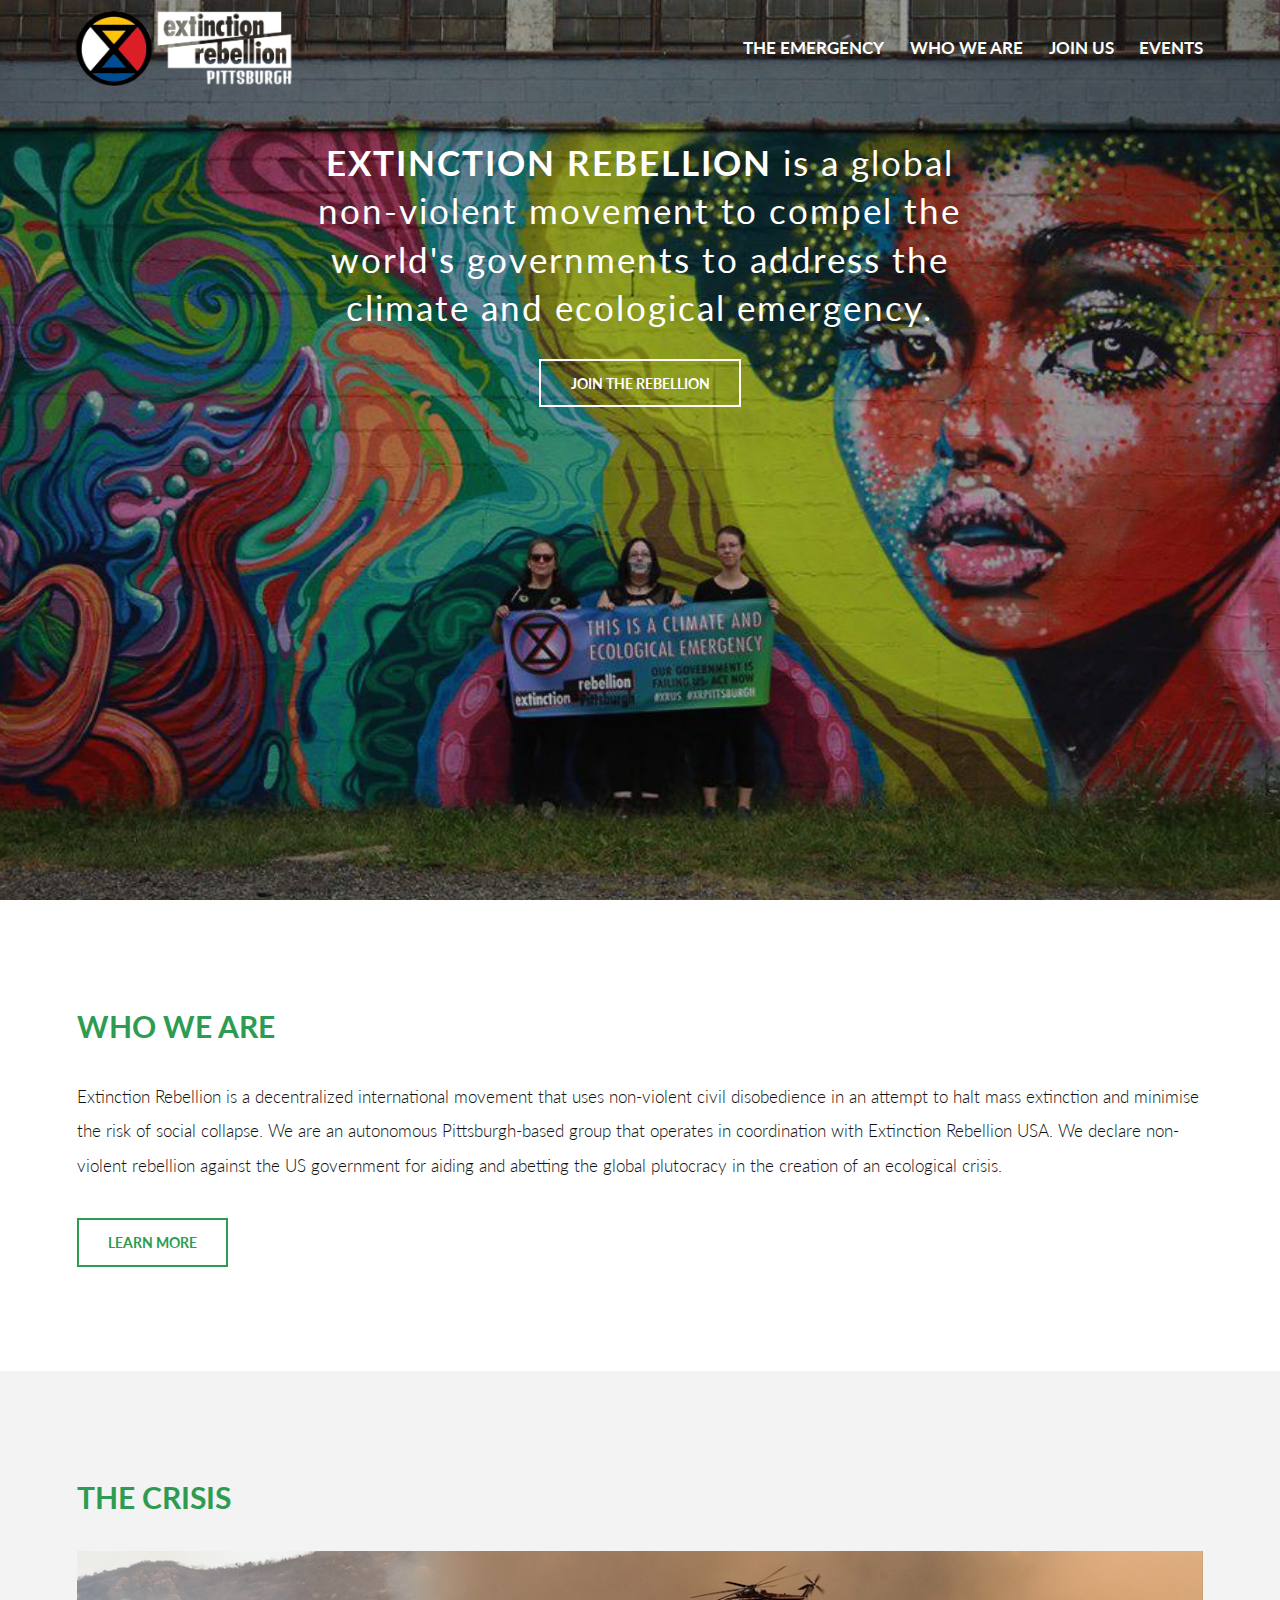
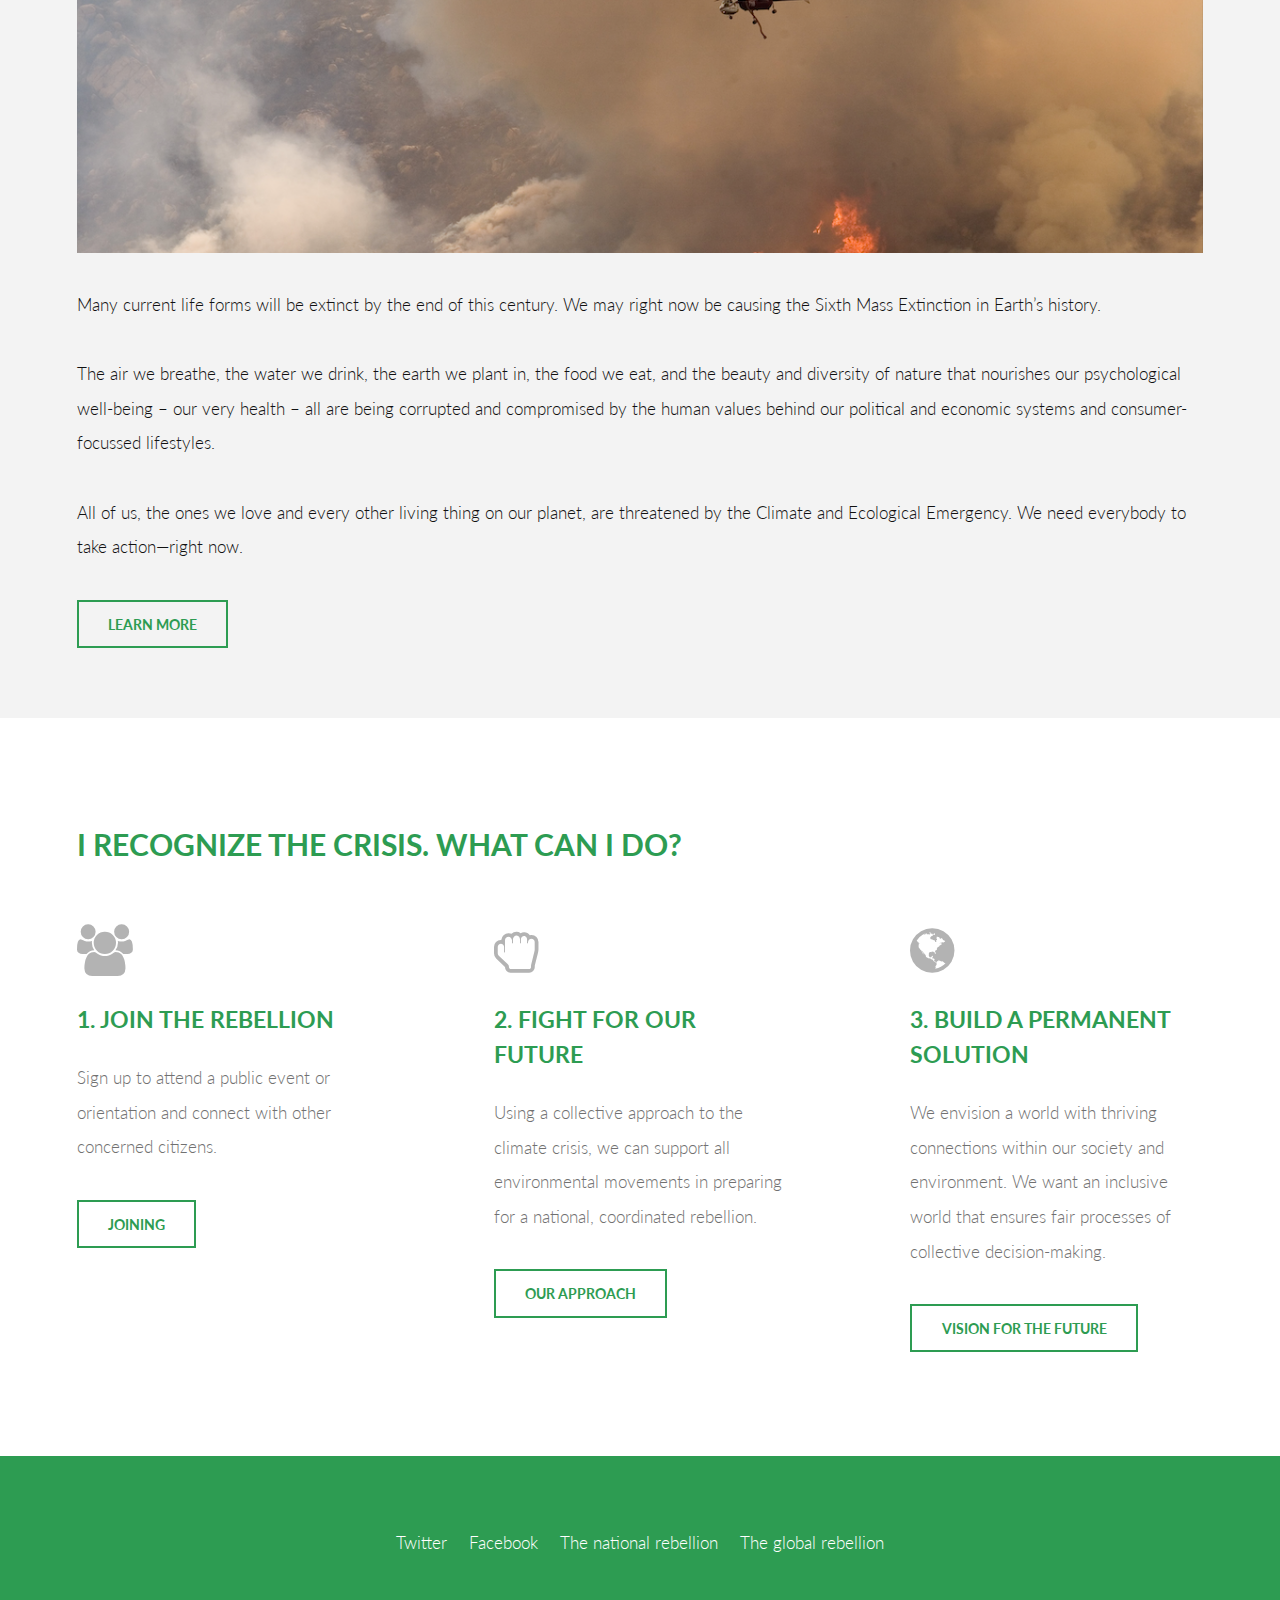
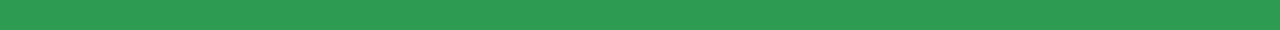
==== commit 5fdd71da: "external links" ====
--- a/index.html
+++ b/index.html
@@ -83,7 +83,7 @@
 							</header>
 							<p>Sign up to attend a public event or orientation and connect with other concerned citizens.</p>
 							<ul class="actions">
-								<li><a href="#" class="button alt">Joining</a></li>
+								<li><a href="join.html" class="button alt">Joining</a></li>
 							</ul>
 						</div>
 					</article>
@@ -115,30 +115,20 @@
 			</section>
 
 		<!-- Footer -->
-<!-- 			<section id="footer">
-				<div class="inner">
-					<header>
-						<h2>Get in Touch</h2>
-					</header>
-					<form method="post" action="#">
-						<div class="field half first">
-							<label for="name">Name</label>
-							<input type="text" name="name" id="name" />
-						</div>
-						<div class="field half">
-							<label for="email">Email</label>
-							<input type="text" name="email" id="email" />
-						</div>
-						<div class="field">
-							<label for="message">Message</label>
-							<textarea name="message" id="message" rows="6"></textarea>
-						</div>
-						<ul class="actions">
-							<li><input type="submit" value="Send Message" class="alt" /></li>
-						</ul>
-					</form>
+			<section id="footer">
+				<div class="inner center">
+					<ul class="icons">
+						<li><span class="label"></span><a target="_blank" href="https://twitter.com/XRPittsburgh"> Twitter</a></li>
+						<li><span class="label"></span><a target="_blank" href="https://www.facebook.com/XRPittsburgh/">Facebook</a></li>
+						<li><a target="_blank" href="https://extinctionrebellion.us/">The national rebellion</a></li>
+						<li><a target="_blank" href="https://rebellion.global/">The global rebellion</a></li>
+					</ul>
 				</div>
-			</section> -->
+			</section>
+
+
+		<!-- Footer -->
+
 
 		<!-- Scripts -->
 			<script src="assets/js/jquery.min.js"></script>
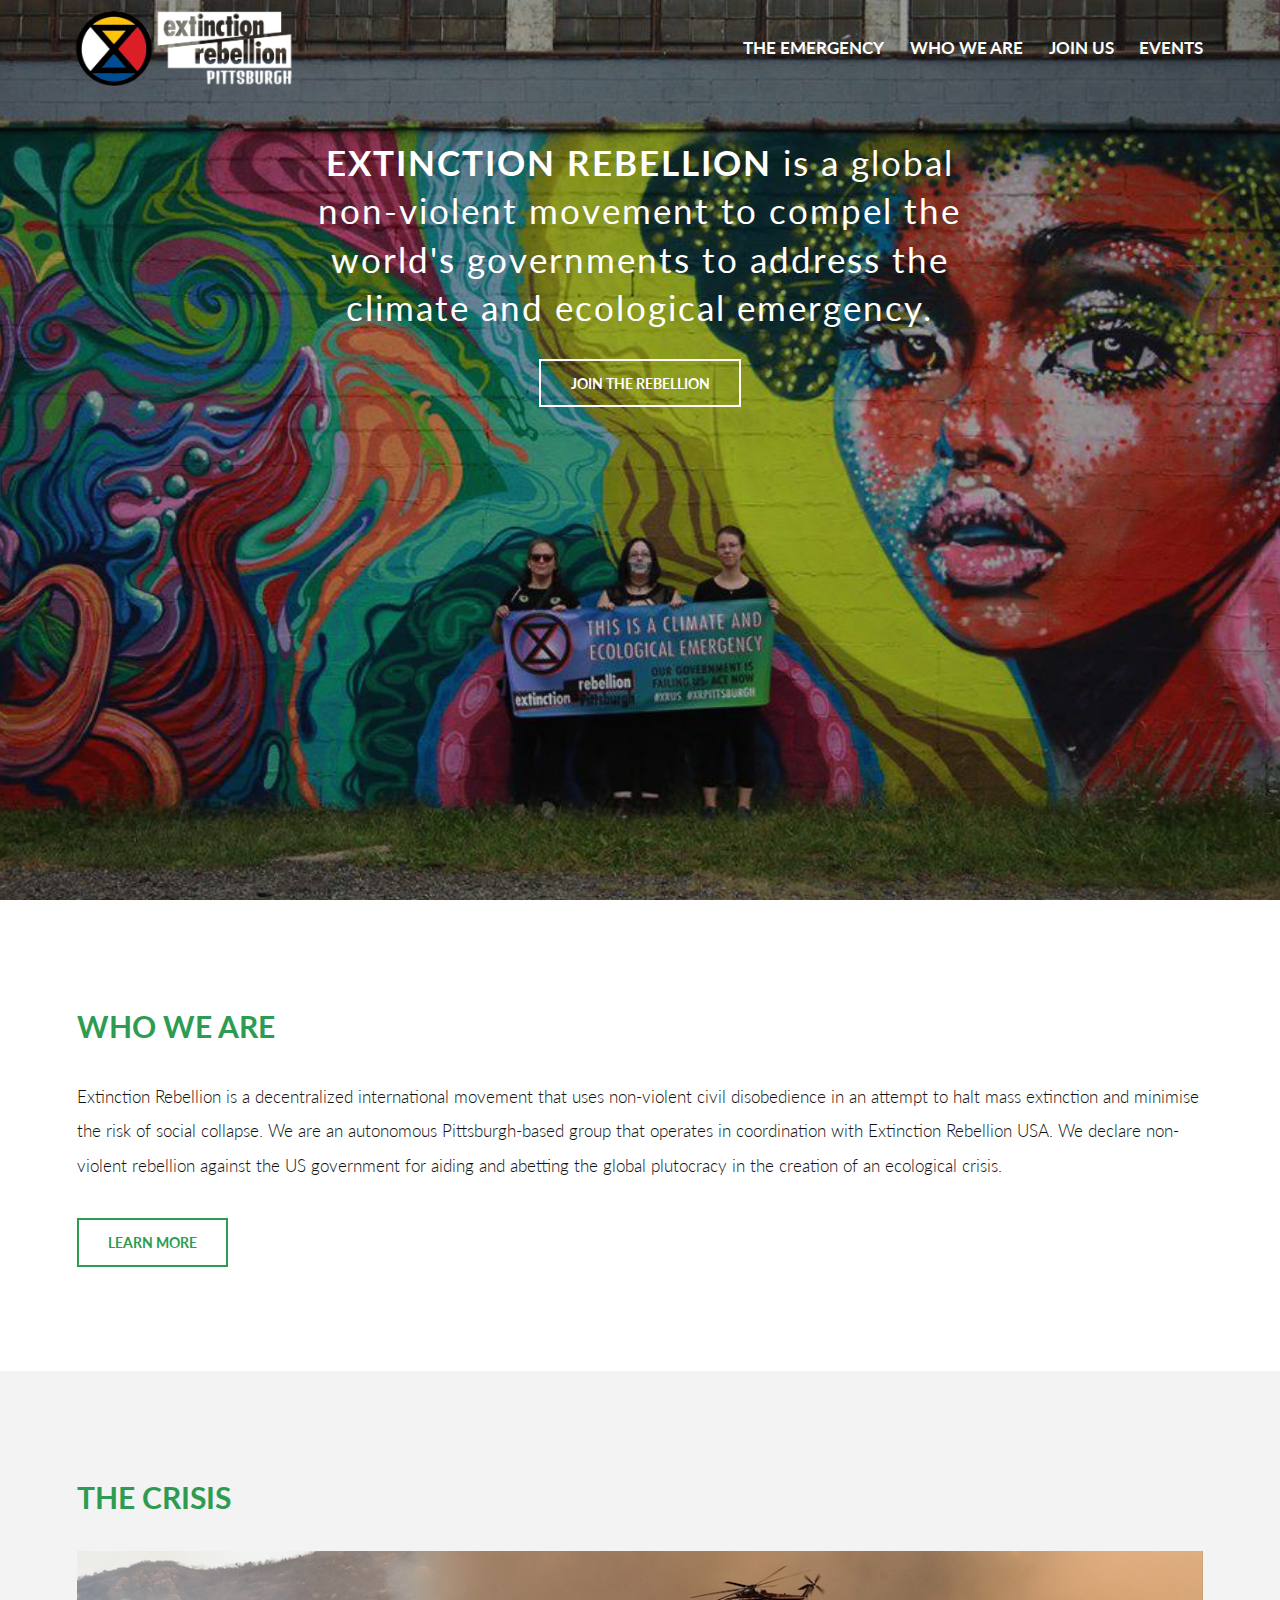
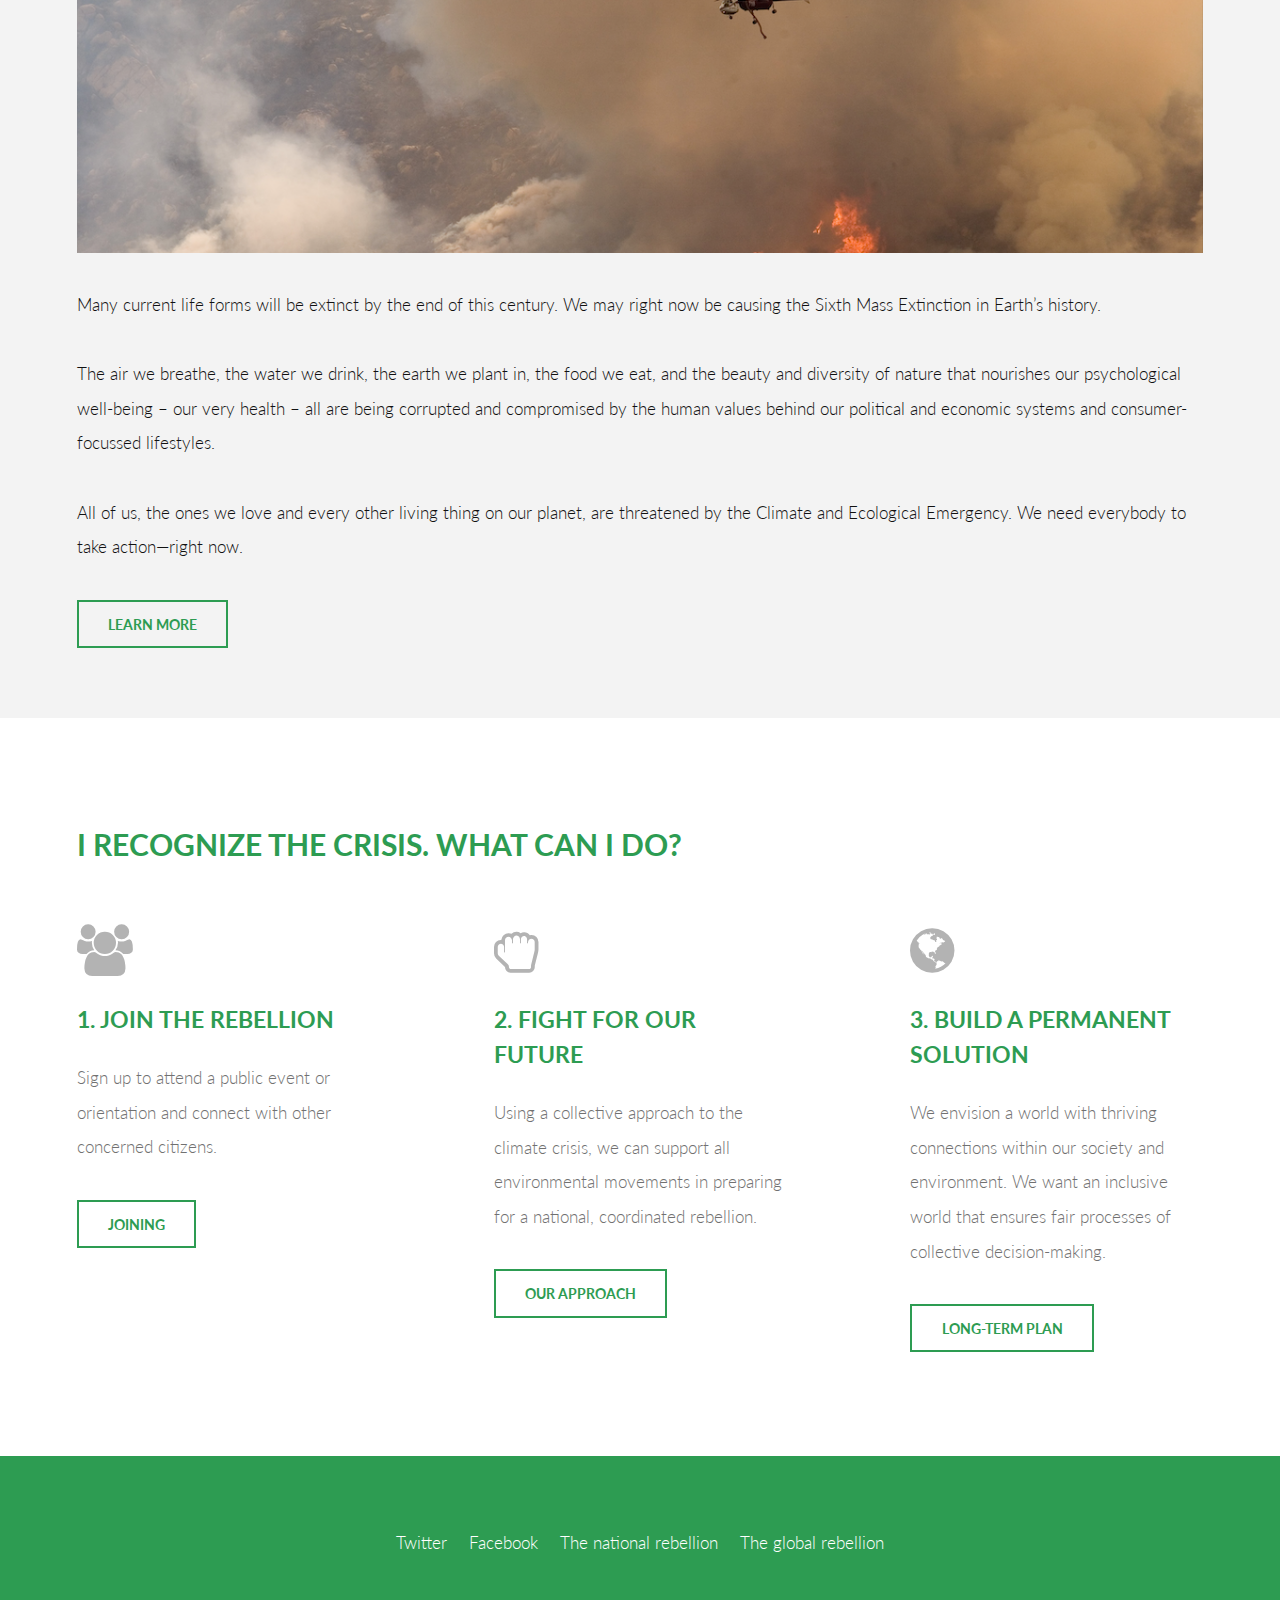
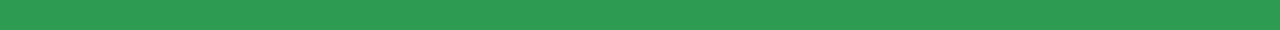
==== commit 4e8838c9: "wording" ====
--- a/index.html
+++ b/index.html
@@ -107,7 +107,7 @@
 							</header>
 							<p>We envision a world with thriving connections within our society and environment. We want an inclusive world that ensures fair processes of collective decision-making.</p>
 							<ul class="actions">
-								<li><a href="vision.html" class="button alt">Vision for the future</a></li>
+								<li><a href="vision.html" class="button alt">Long-term plan</a></li>
 							</ul>
 						</div>
 					</article>
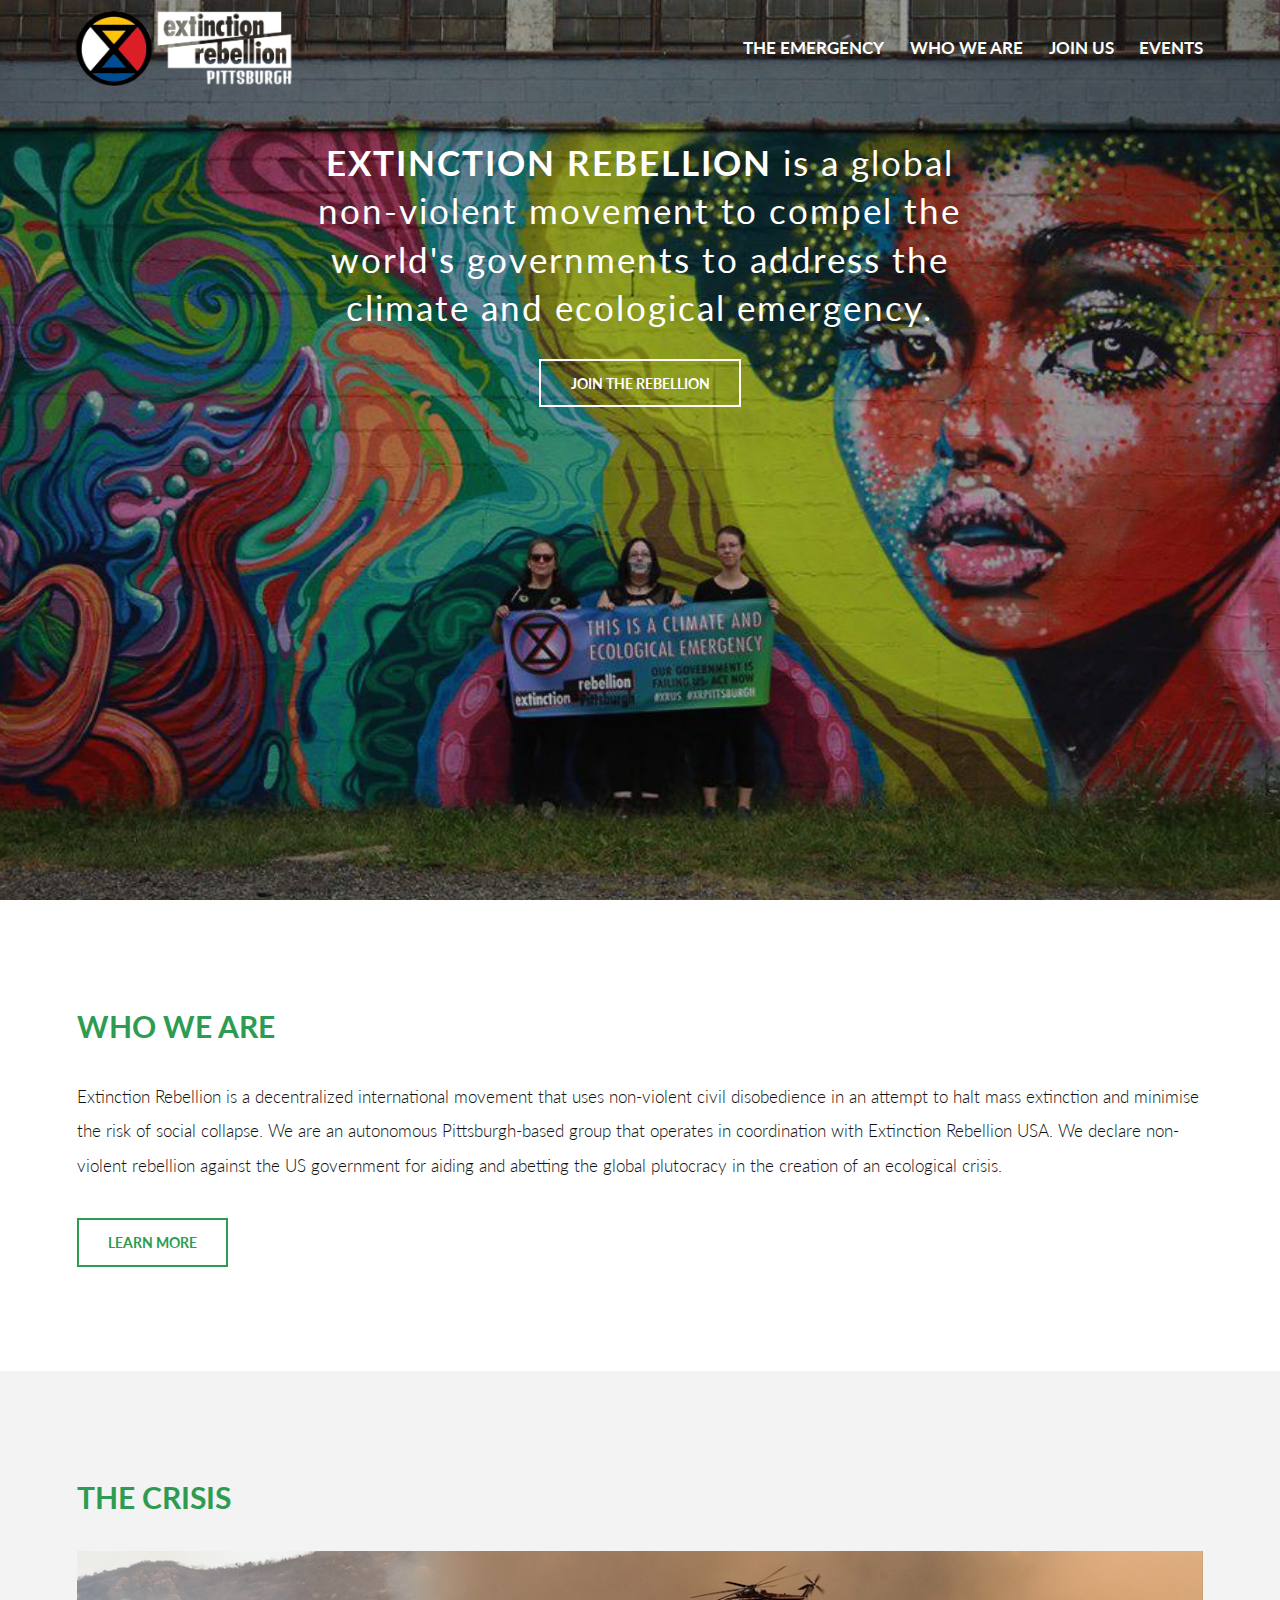
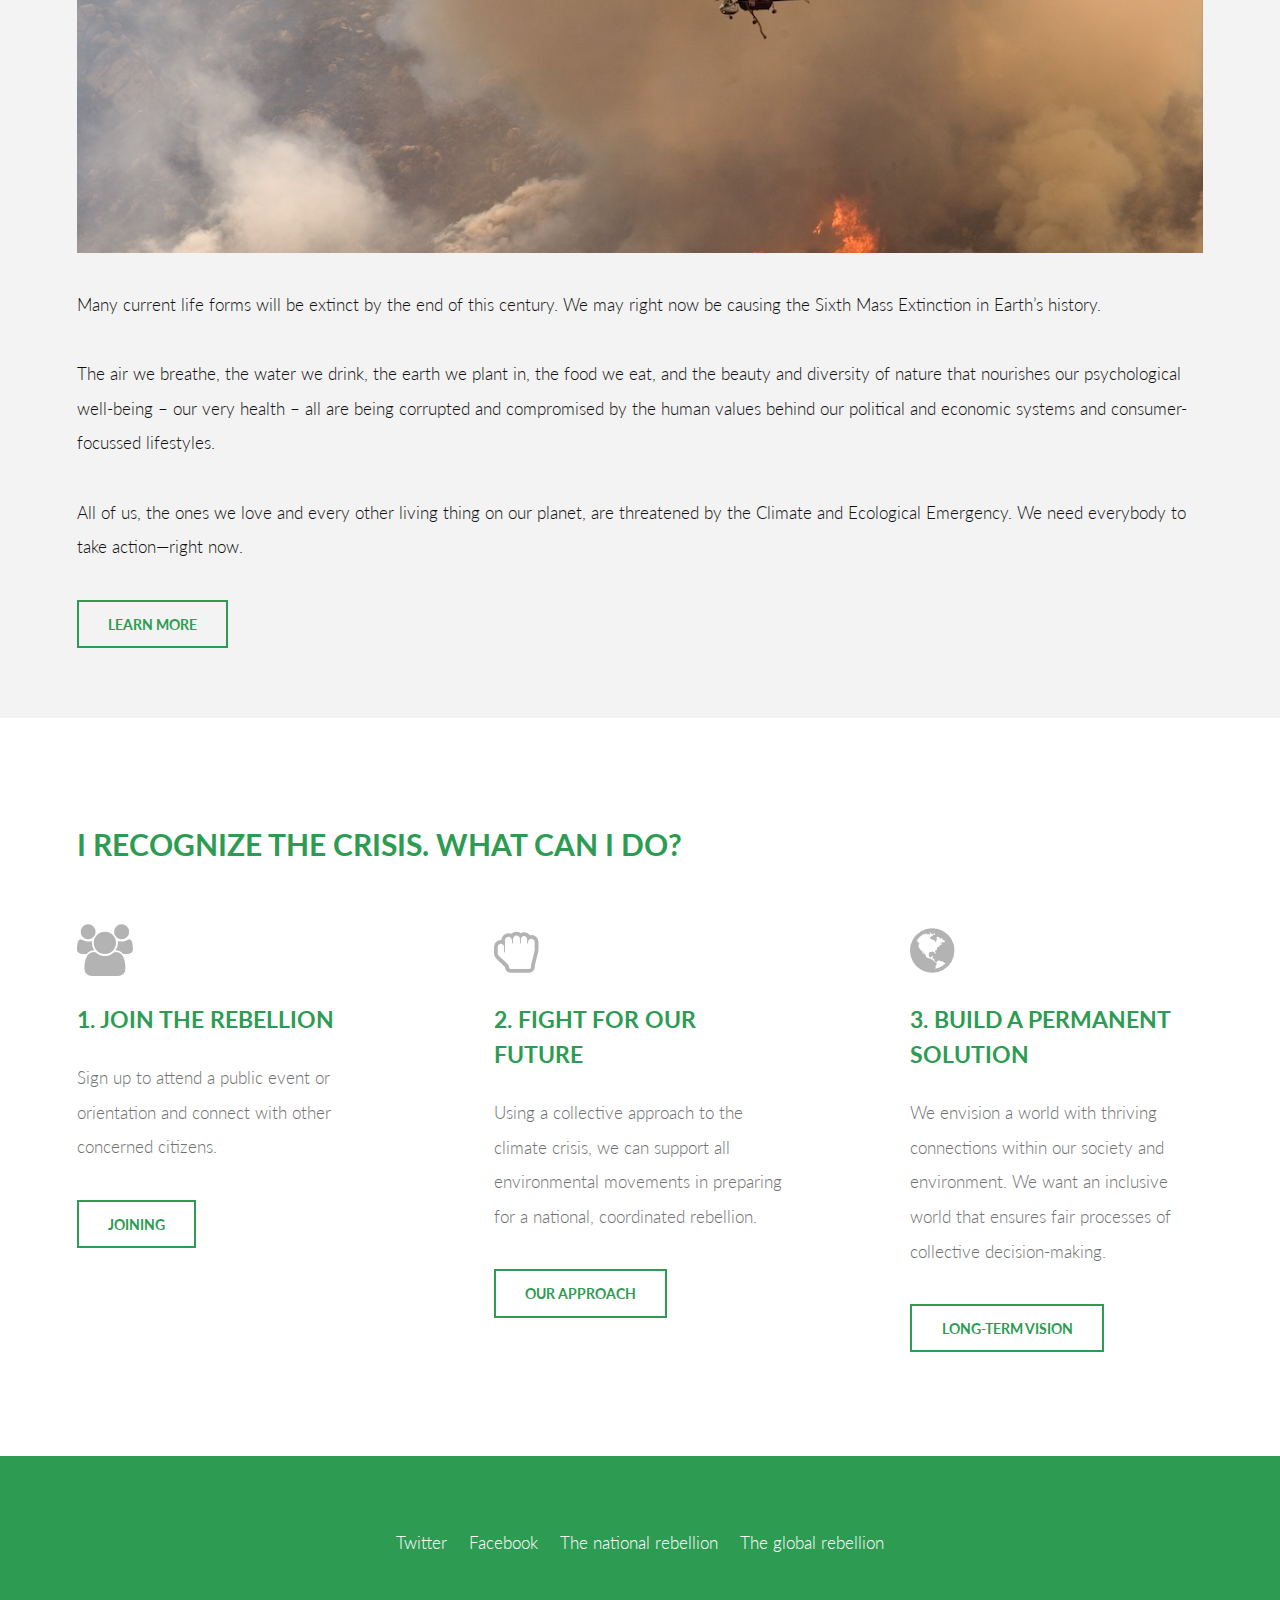
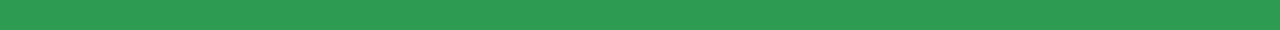
==== commit cfe31af2: "wording" ====
--- a/index.html
+++ b/index.html
@@ -107,7 +107,7 @@
 							</header>
 							<p>We envision a world with thriving connections within our society and environment. We want an inclusive world that ensures fair processes of collective decision-making.</p>
 							<ul class="actions">
-								<li><a href="vision.html" class="button alt">Long-term plan</a></li>
+								<li><a href="vision.html" class="button alt">Long-term vision</a></li>
 							</ul>
 						</div>
 					</article>
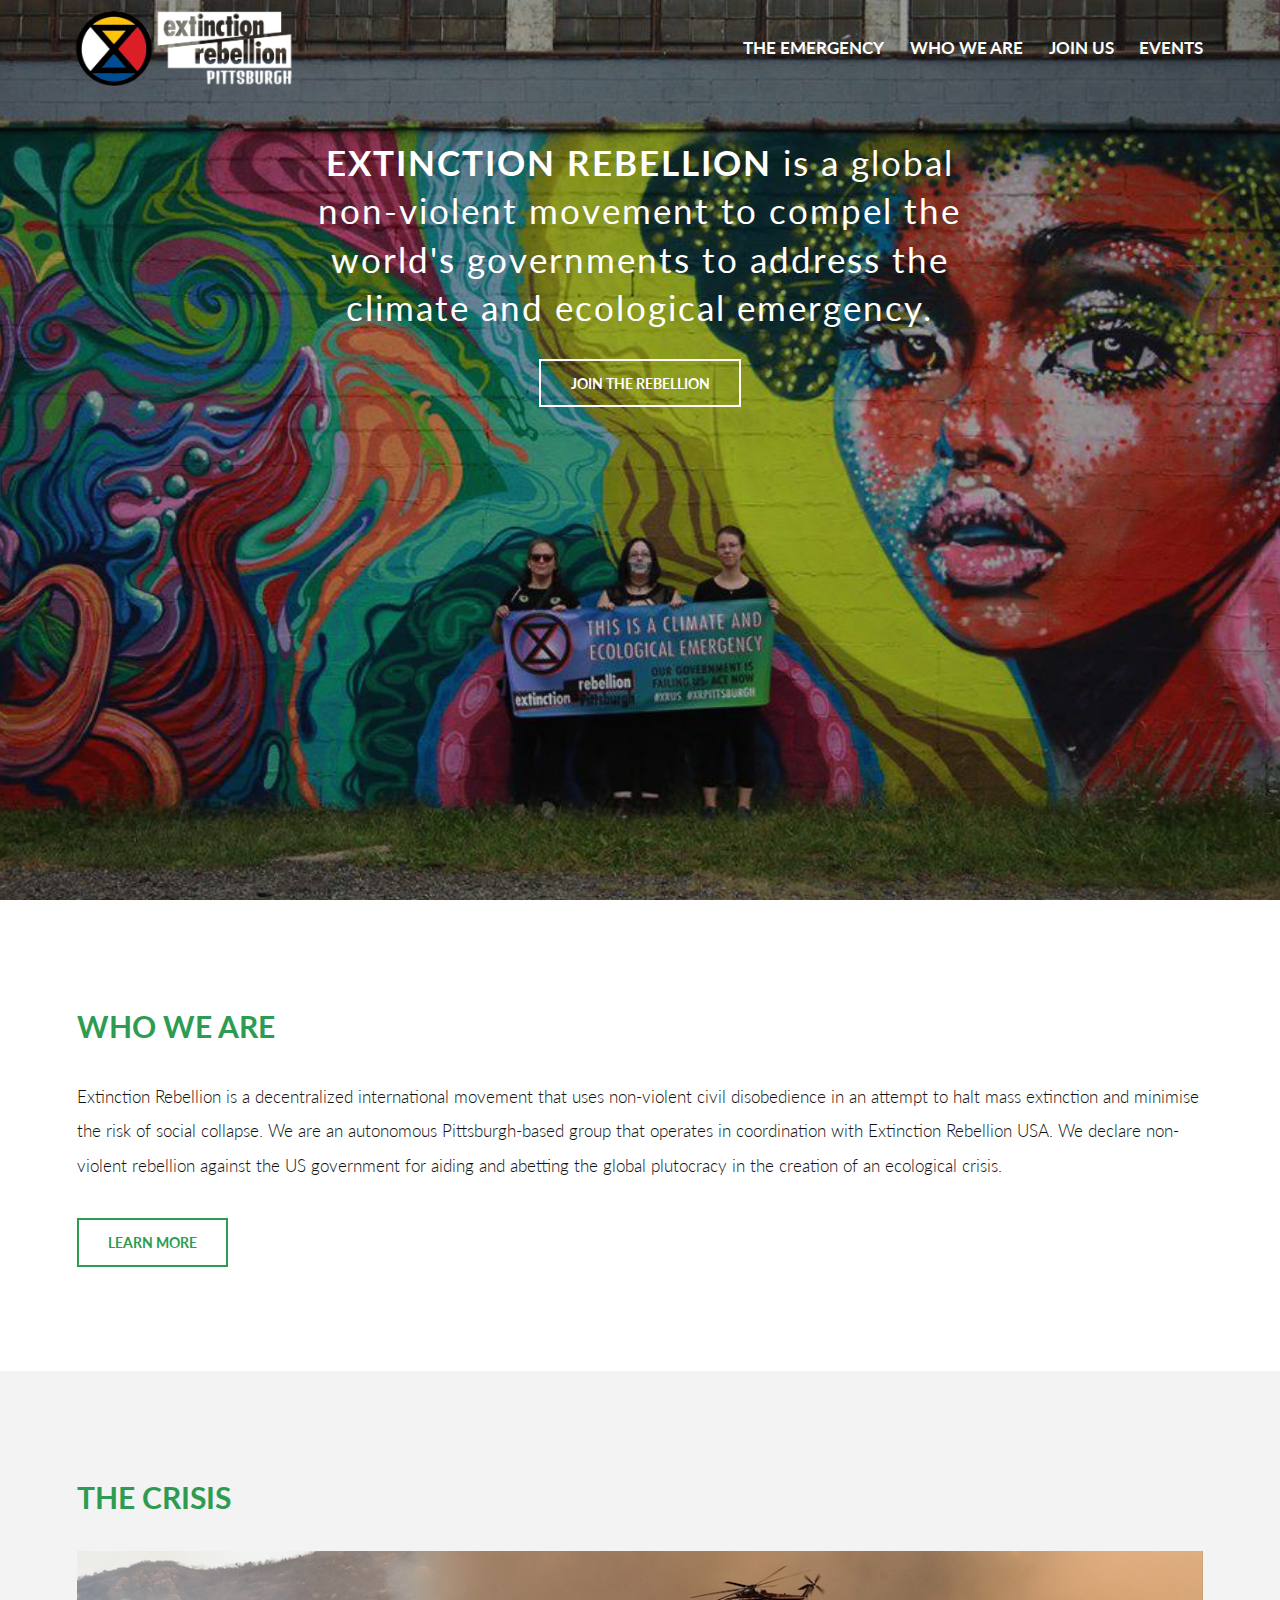
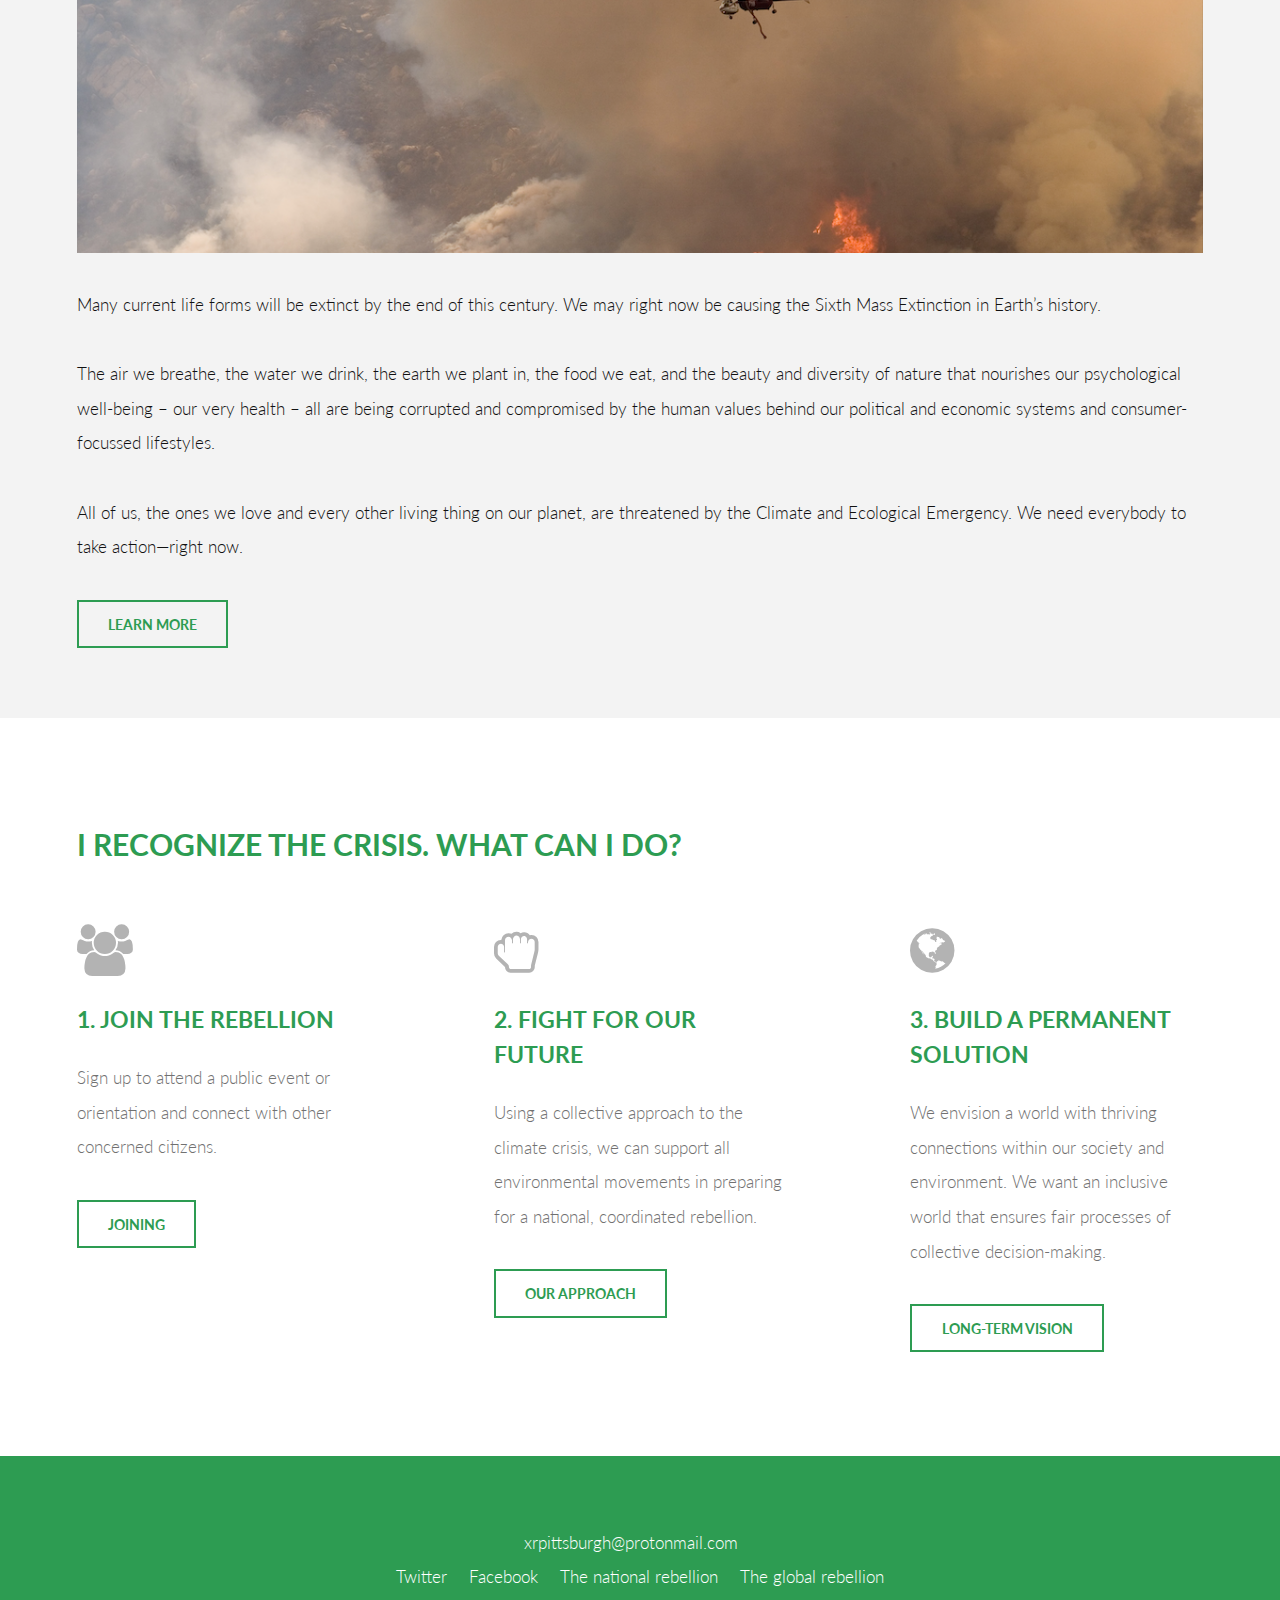
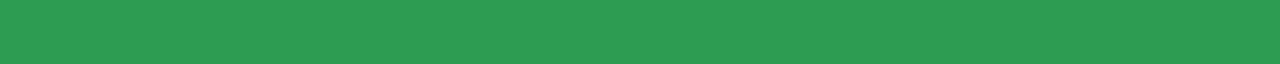
==== commit 5494dcfa: "add email to footer and change calendar look" ====
--- a/index.html
+++ b/index.html
@@ -118,6 +118,8 @@
 			<section id="footer">
 				<div class="inner center">
 					<ul class="icons">
+						<li><a target="_blank" href="mailto:xrpittsburgh@protonmail.com">xrpittsburgh@protonmail.com</a></li>
+						<br>
 						<li><span class="label"></span><a target="_blank" href="https://twitter.com/XRPittsburgh"> Twitter</a></li>
 						<li><span class="label"></span><a target="_blank" href="https://www.facebook.com/XRPittsburgh/">Facebook</a></li>
 						<li><a target="_blank" href="https://extinctionrebellion.us/">The national rebellion</a></li>
--- a/assets/css/main.css
+++ b/assets/css/main.css
@@ -2153,7 +2153,7 @@
 
 	input[type="checkbox"],
 	input[type="radio"] {
-		-moz-appearance: none;
+		/*-moz-appearance: none;
 		-webkit-appearance: none;
 		-ms-appearance: none;
 		appearance: none;
@@ -2162,7 +2162,7 @@
 		margin-right: -2em;
 		opacity: 0;
 		width: 1em;
-		z-index: -1;
+		z-index: -1;*/
 	}
 
 		input[type="checkbox"] + label,
@@ -3804,6 +3804,24 @@
 	line-height: 20px;
 }
 
+#can-form-area-xrpgh-signup {
+	margin: auto;
+}
+
+#can-form-area-xrpgh-signup * {
+	font-size: 11px !important;
+	line-height: 16px !important;
+}
+
+.check_radio_field {
+	margin-bottom: 6px !important;
+}
+
+.floatlabel-wrapper input {
+	margin-bottom: 8px !important;
+	height: 30px !important;
+}
+
 /* Footer */
 
 	#footer {
